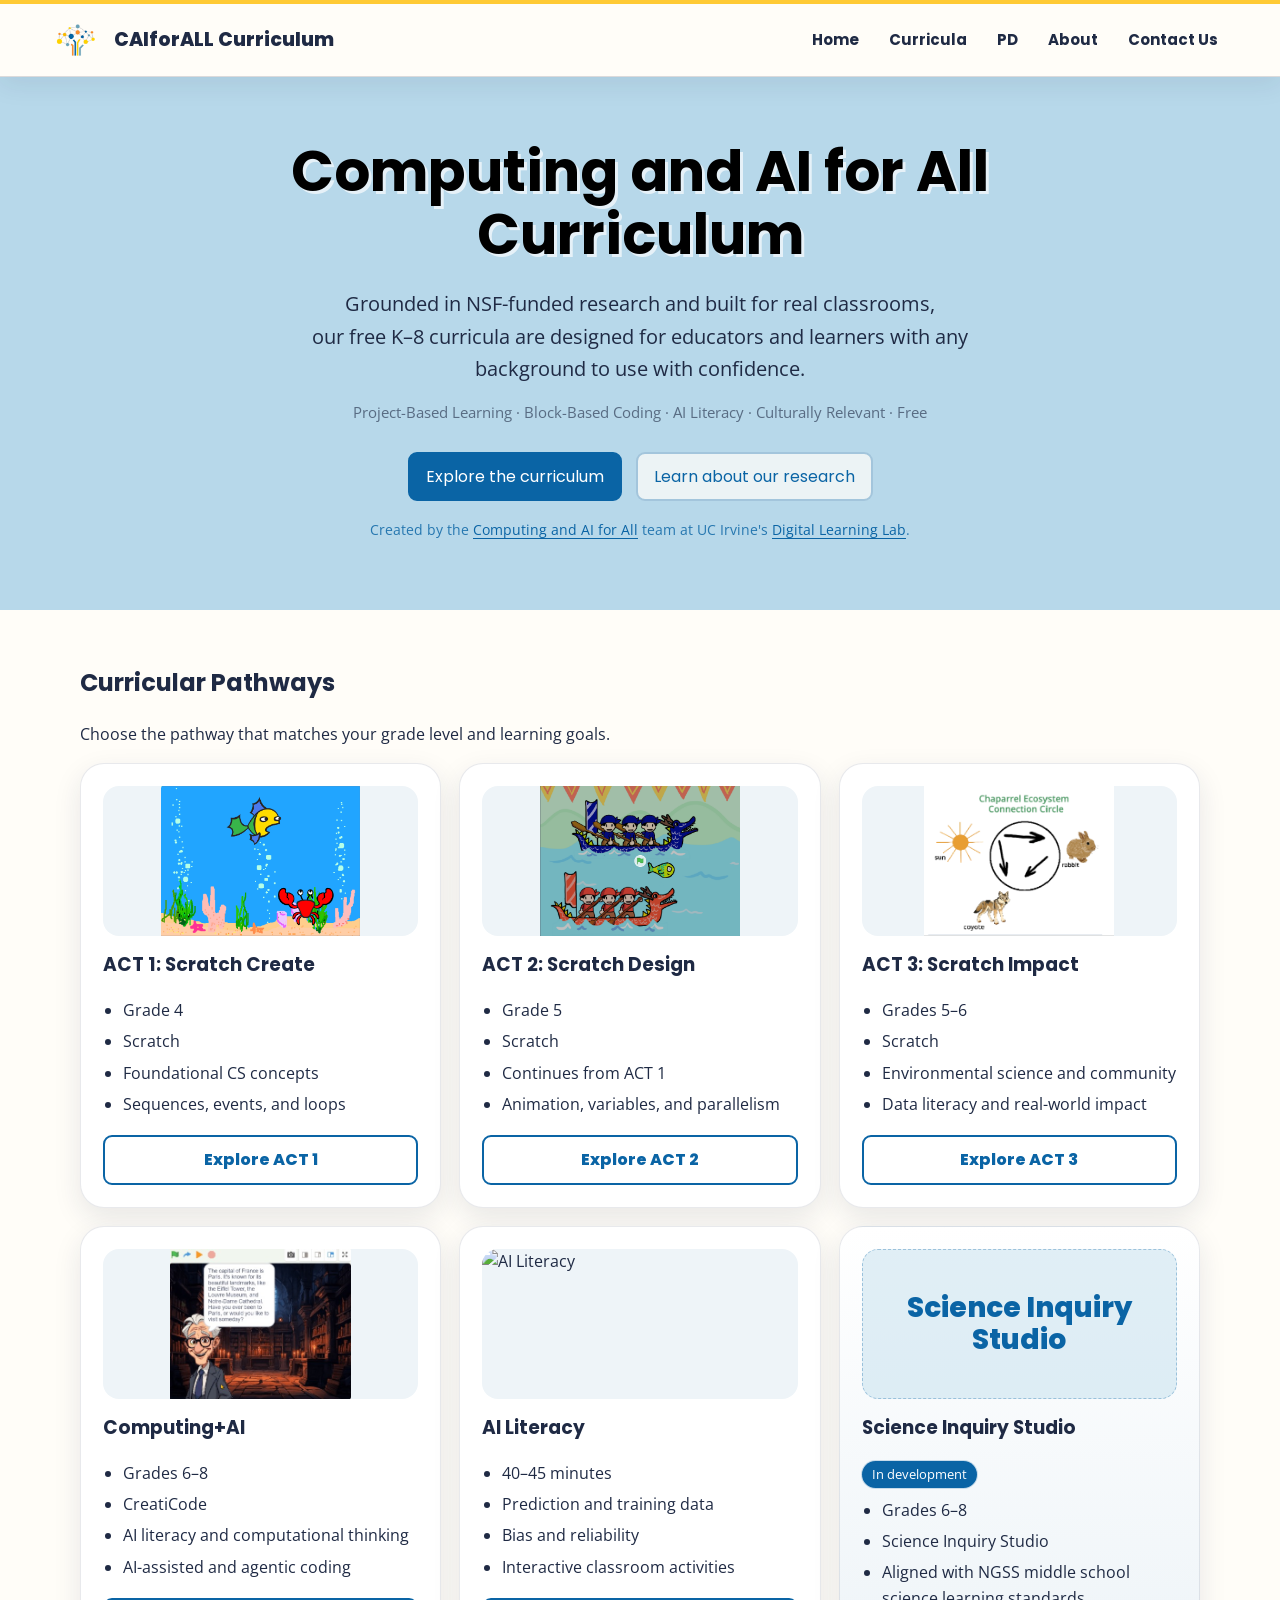
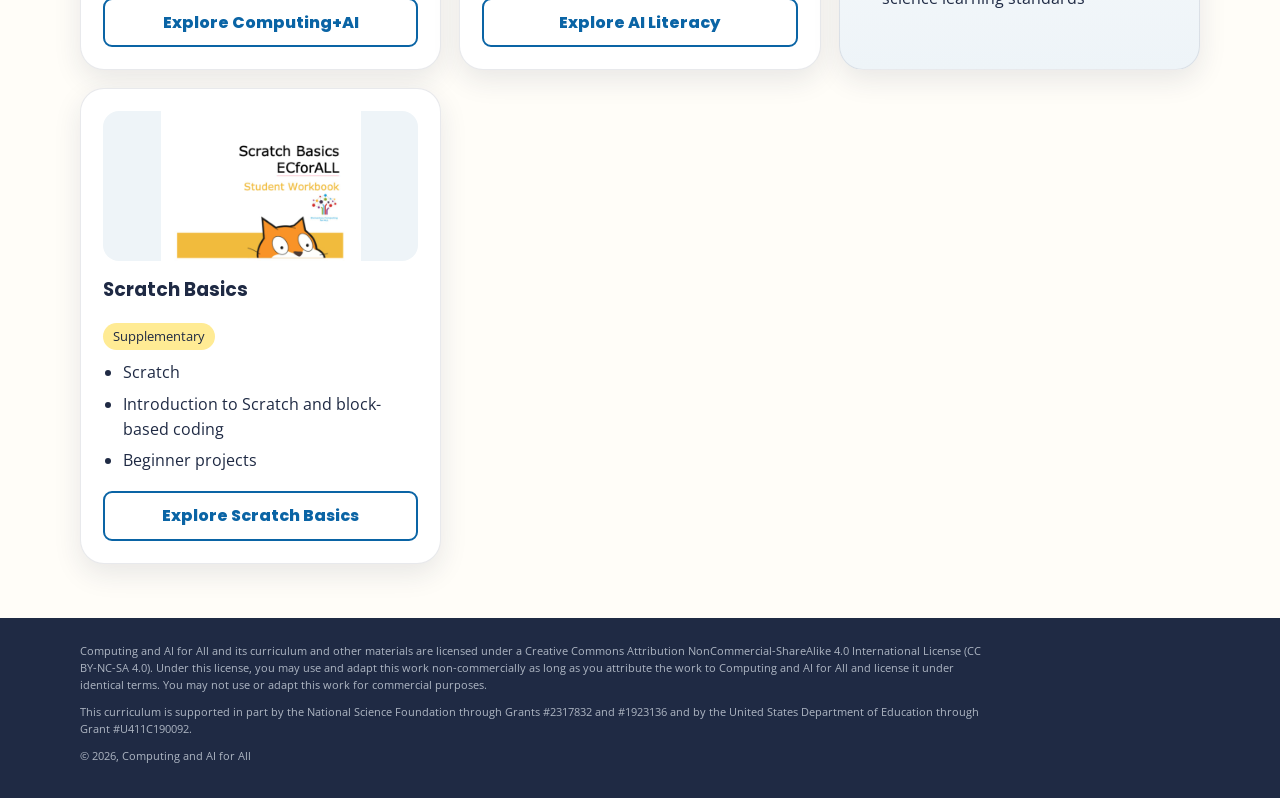
==== index.html @ ed7e4475 "Arrange four curriculum cards in one row" ====
<!doctype html>
<html lang="en">
<head>
  <meta charset="utf-8">
  <meta name="viewport" content="width=device-width, initial-scale=1">
  <title>Home | Computing and AI for All Curriculum</title>
  <link rel="stylesheet" href="assets/site.css?v=20260519-footer">
</head>
<body>

<header class="site-header">
  <div class="nav-inner">
    <a class="brand" href="index.html?v=20260519-footer"><img alt="" src="content/drive-image-library/site/logo.png"><span>CAIforALL Curriculum</span></a>
    <nav class="site-nav" aria-label="Site">
      <a href="index.html?v=20260519-footer" aria-current="page">Home</a>
      <div class="dropdown">
        <button class="dropdown-toggle" type="button">Curricula</button>
        <div class="dropdown-menu"><a href="act-1.html?v=20260519-footer">ACT 1: Scratch Create</a>
<a href="act-2.html?v=20260519-footer">ACT 2: Scratch Design</a>
<a href="act-3.html?v=20260519-footer">ACT 3: Scratch Impact</a>
<a href="act-4.html?v=20260519-footer">Computing+AI</a>
<a href="ai-literacy.html?v=20260519-footer">AI Literacy</a>
<a href="science-inquiry-studio.html?v=20260519-footer">Science Inquiry Studio</a>
<a href="scratch-basics.html?v=20260519-footer">Scratch Basics</a></div>
      </div>
      <a href="pd.html?v=20260519-footer">PD</a>
      <div class="dropdown">
        <button class="dropdown-toggle" type="button">About</button>
        <div class="dropdown-menu"><a href="https://www.computingandaiforall.org/" target="_blank" rel="noopener">CAIforAll Project</a>
<a href="team.html?v=20260519-footer">Team &amp; Partners</a></div>
      </div>
      <a href="help.html?v=20260519-footer">Contact Us</a>
    </nav>
  </div>
</header>

<section class="home-hero">
  <div class="page-shell">
    <div>
      <h1>Computing and AI for All Curriculum</h1>
      <p>Grounded in NSF-funded research and built for real classrooms,<br>our free K–8 curricula are designed for educators and learners with any background to use with confidence.</p>
      <p class="hero-key-points">Project-Based Learning · Block-Based Coding · AI Literacy · Culturally Relevant · Free</p>
      <div class="btn-row">
        <a class="btn" href="#curricula">Explore the curriculum</a>
        <a class="btn secondary" href="https://www.computingandaiforall.org/" target="_blank" rel="noopener">Learn about our research</a>
      </div>
      <p class="hero-credit">Created by the <a href="https://www.computingandaiforall.org/" target="_blank" rel="noopener">Computing and AI for All</a> team at UC Irvine's <a href="https://www.digitallearninglab.org/">Digital Learning Lab</a>.</p>
    </div>
  </div>
</section>
<section class="home-section" id="curricula">
  <div class="page-shell">
    <h2>Curricular Pathways</h2>
    <p>Choose the pathway that matches your grade level and learning goals.</p>
    <div class="home-grid">
<article class="pathway-card">
  <img src="content/drive-image-library/curricula/act1/units/unit-2-unit-1-computer-science-scratch-basics.png" alt="ACT 1: Scratch Create">
  <h3>ACT 1: Scratch Create</h3>
  
  <ul class="card-bullets"><li>Grade 4</li><li>Scratch</li><li>Foundational CS concepts</li><li>Sequences, events, and loops</li></ul>
  <a class="btn outline" href="act-1.html">Explore ACT 1</a>
</article>

<article class="pathway-card">
  <img src="content/drive-image-library/homepage/act2-card.png" alt="ACT 2: Scratch Design">
  <h3>ACT 2: Scratch Design</h3>
  
  <ul class="card-bullets"><li>Grade 5</li><li>Scratch</li><li>Continues from ACT 1</li><li>Animation, variables, and parallelism</li></ul>
  <a class="btn outline" href="act-2.html">Explore ACT 2</a>
</article>

<article class="pathway-card">
  <img src="content/drive-image-library/curricula/act3/units/unit-2-unit-2-modeling-an-ecosystem.png" alt="ACT 3: Scratch Impact">
  <h3>ACT 3: Scratch Impact</h3>
  
  <ul class="card-bullets"><li>Grades 5–6</li><li>Scratch</li><li>Environmental science and community</li><li>Data literacy and real-world impact</li></ul>
  <a class="btn outline" href="act-3.html">Explore ACT 3</a>
</article>

<article class="pathway-card">
  <img src="content/drive-image-library/curricula/act4/units/unit-3-unit-2-basic-generative-ai-apps.png" alt="Computing+AI">
  <h3>Computing+AI</h3>
  
  <ul class="card-bullets"><li>Grades 6–8</li><li>CreatiCode</li><li>AI literacy and computational thinking</li><li>AI-assisted and agentic coding</li></ul>
  <a class="btn outline" href="act-4.html">Explore Computing+AI</a>
</article>

<article class="pathway-card">
  <img src="content/drive-image-library/homepage/ai-literacy-cover.png" alt="AI Literacy">
  <h3>AI Literacy</h3>
  
  <ul class="card-bullets"><li>40–45 minutes</li><li>Prediction and training data</li><li>Bias and reliability</li><li>Interactive classroom activities</li></ul>
  <a class="btn outline" href="ai-literacy.html">Explore AI Literacy</a>
</article>

<article class="pathway-card upcoming">
  <div class="upcoming-art">Science Inquiry Studio</div>
  <h3>Science Inquiry Studio</h3>
  <span class="status-chip status-chip-development">In development</span>
  <ul class="card-bullets"><li>Grades 6–8</li><li>Science Inquiry Studio</li><li>Aligned with NGSS middle school science learning standards</li></ul>
  
</article>

<article class="pathway-card">
  <img src="content/drive-image-library/homepage/scratch-card.jpg" alt="Scratch Basics">
  <h3>Scratch Basics</h3>
  <span class="status-chip status-chip-supplementary">Supplementary</span>
  <ul class="card-bullets"><li>Scratch</li><li>Introduction to Scratch and block-based coding</li><li>Beginner projects</li></ul>
  <a class="btn outline" href="scratch-basics.html">Explore Scratch Basics</a>
</article>
</div>
  </div>
</section>

<footer class="footer">
  <div class="page-shell">
    <p>Computing and AI for All and its curriculum and other materials are licensed under a Creative Commons Attribution NonCommercial-ShareAlike 4.0 International License (CC BY-NC-SA 4.0). Under this license, you may use and adapt this work non-commercially as long as you attribute the work to Computing and AI for All and license it under identical terms. You may not use or adapt this work for commercial purposes.</p>
    <p>This curriculum is supported in part by the National Science Foundation through Grants #2317832 and #1923136 and by the United States Department of Education through Grant #U411C190092.</p>
    <p>© 2026, Computing and AI for All</p>
  </div>
</footer>
<script src="assets/site.js"></script>
</body>
</html>
---- assets/site.css ----
@import url("https://fonts.googleapis.com/css2?family=Open+Sans:wght@400;600;700;800&family=Poppins:wght@600;700;800&display=swap");

:root {
  --blue: #0A64A5;
  --sky: #B7D8EA;
  --gold: #FFCA35;
  --butter: #FFEB94;
  --rose: #E34B62;
  --cream: #FFFDF8;
  --mist: #EEF4F8;
  --navy: #1F2A44;
  --ink: #1F2A44;
  --muted: #5e6878;
  --line: rgba(31, 42, 68, .16);
  --panel: #ffffff;
  --shadow: 0 18px 42px rgba(31, 42, 68, .14);
}

* {
  box-sizing: border-box;
}

html {
  scroll-behavior: smooth;
}

body {
  margin: 0;
  background: var(--sky);
  color: var(--ink);
  font: 16px/1.58 "Open Sans", system-ui, sans-serif;
  overflow-x: hidden;
}

h1,
h2,
h3,
h4,
h5,
h6,
.brand,
.site-nav,
.unit-jump,
.btn,
.lesson-summary {
  font-family: "Poppins", "Open Sans", sans-serif;
  letter-spacing: 0;
}

h1,
h2,
h3,
p {
  margin-top: 0;
}

a {
  color: var(--blue);
  text-underline-offset: .18em;
}

img {
  max-width: 100%;
}

.site-header {
  position: sticky;
  top: 0;
  z-index: 50;
  background: var(--cream);
  border-top: 4px solid var(--gold);
  border-bottom: 1px solid var(--line);
  box-shadow: 0 8px 24px rgba(31, 42, 68, .08);
}

.nav-inner {
  display: flex;
  align-items: center;
  justify-content: space-between;
  gap: 24px;
  width: min(1180px, calc(100% - 32px));
  max-width: calc(100vw - 32px);
  margin: 0 auto;
  min-height: 72px;
}

.brand {
  display: flex;
  align-items: center;
  gap: 12px;
  color: var(--navy);
  font-size: 19px;
  font-weight: 800;
  text-decoration: none;
  white-space: nowrap;
}

.brand img {
  width: 52px;
  height: 40px;
  object-fit: contain;
}

.site-nav {
  display: flex;
  align-items: center;
  gap: 6px;
  font-size: 15px;
  font-weight: 700;
}

.site-nav a,
.dropdown-toggle {
  min-height: 42px;
  padding: 9px 12px;
  border: 0;
  border-radius: 8px;
  background: transparent;
  color: var(--navy);
  font: inherit;
  text-decoration: none;
  cursor: pointer;
}

.site-nav a:hover,
.dropdown:hover .dropdown-toggle,
.dropdown:focus-within .dropdown-toggle {
  background: var(--mist);
}

.dropdown {
  position: relative;
  min-width: 0;
}

.dropdown::after {
  content: "";
  position: absolute;
  right: 0;
  top: 100%;
  display: none;
  width: max(100%, 230px);
  height: 10px;
}

.dropdown-menu {
  position: absolute;
  top: calc(100% + 4px);
  right: 0;
  display: none;
  min-width: 230px;
  padding: 8px;
  border: 1px solid var(--line);
  border-radius: 10px;
  background: var(--panel);
  box-shadow: var(--shadow);
}

.dropdown:hover::after,
.dropdown:focus-within::after {
  display: block;
}

.dropdown:hover .dropdown-menu,
.dropdown:focus-within .dropdown-menu {
  display: grid;
  gap: 2px;
}

.dropdown-menu a {
  display: block;
  min-height: 38px;
  padding: 8px 10px;
  border-radius: 8px;
  color: var(--navy);
  text-decoration: none;
}

.page-shell {
  width: min(1120px, calc(100% - 32px));
  max-width: calc(100vw - 32px);
  margin: 0 auto;
}

.curriculum-hero {
  padding: 44px 0 24px;
  text-align: center;
}

.hero-kicker,
.hero-pills span,
.navigator-label {
  display: inline-flex;
  align-items: center;
  min-height: 30px;
  margin-bottom: 14px;
  padding: 5px 12px;
  border-radius: 999px;
  background: rgba(255, 253, 248, .58);
  color: var(--navy);
  font-family: "Poppins", sans-serif;
  font-size: 13px;
  font-weight: 800;
  text-transform: uppercase;
}

.hero-pills {
  display: flex;
  justify-content: center;
  flex-wrap: wrap;
  gap: 10px;
  margin-bottom: 14px;
}

.hero-pills span {
  margin-bottom: 0;
}

.curriculum-hero h1 {
  max-width: 1050px;
  margin: 0 auto 18px;
  color: #000;
  font-size: clamp(40px, 5vw, 64px);
  line-height: 1.05;
  text-shadow: 3px 3px 0 rgba(255, 255, 255, .65);
}

.curriculum-hero p {
  max-width: 840px;
  margin: 0 auto;
  color: #0d2330;
  font-size: 19px;
}

.curriculum-block {
  width: min(1040px, 100%);
  margin: 0 auto 28px;
  border: 1px solid rgba(31, 42, 68, .12);
  border-radius: 24px;
  background: rgba(255, 253, 248, .92);
  box-shadow: 0 18px 42px rgba(31, 42, 68, .12);
}

.unit-browser {
  padding: 18px;
}

.unit-tabs {
  display: flex;
  align-items: center;
  justify-content: center;
  flex-wrap: wrap;
  gap: 10px;
  margin-bottom: 22px;
  padding: 0;
}

.unit-tab {
  min-width: 112px;
  min-height: 40px;
  padding: 8px 14px;
  border: 1px solid rgba(31, 42, 68, .14);
  border-radius: 999px;
  background: #fff;
  color: var(--navy);
  font-family: "Poppins", sans-serif;
  font-size: 15px;
  font-weight: 800;
  cursor: pointer;
  box-shadow: 0 4px 12px rgba(31, 42, 68, .06);
}

.unit-tab:hover {
  border-color: rgba(10, 100, 165, .32);
  color: var(--blue);
  transform: translateY(-1px);
}

.unit-tab.active {
  border-color: rgba(10, 100, 165, .26);
  background: var(--mist);
  color: var(--blue);
  box-shadow: inset 0 0 0 1px rgba(10, 100, 165, .12);
}

.unit-panels {
  min-height: 420px;
}

.unit-card.unit-panel {
  margin: 0;
  padding: 14px 10px 8px;
  border-radius: 0;
  background: transparent;
  box-shadow: none;
}

.unit-card.unit-panel[hidden] {
  display: none;
}

.teacher-resources {
  padding: 22px;
}

.teacher-resources h2 {
  margin-bottom: 14px;
  color: var(--navy);
  font-size: 24px;
}

.development-panel {
  max-width: 900px;
  padding: 28px;
}

.development-panel h2 {
  margin-bottom: 12px;
}

.development-panel .card-bullets {
  flex: none;
  margin-top: 8px;
  margin-bottom: 18px;
}

.hero-stats {
  display: flex;
  justify-content: center;
  flex-wrap: wrap;
  gap: 10px;
  margin-bottom: 18px;
}

.hero-stats span {
  display: inline-flex;
  align-items: center;
  min-height: 34px;
  padding: 6px 12px;
  border: 1px solid rgba(31, 42, 68, .14);
  border-radius: 999px;
  background: rgba(255, 253, 248, .82);
  color: var(--navy);
  font-weight: 800;
}

.hero-overview,
.resource-drawer {
  max-width: 860px;
  margin: 0 auto;
  border: 1px solid rgba(31, 42, 68, .14);
  border-radius: 18px;
  background: rgba(255, 253, 248, .72);
  box-shadow: 0 12px 32px rgba(31, 42, 68, .08);
  backdrop-filter: blur(10px);
  overflow: hidden;
}

.hero-overview summary,
.resource-drawer summary {
  position: relative;
  display: flex;
  align-items: center;
  justify-content: space-between;
  gap: 18px;
  min-height: 54px;
  padding: 13px 52px 13px 18px;
  color: var(--navy);
  font-family: "Poppins", sans-serif;
  font-weight: 800;
  cursor: pointer;
  list-style: none;
}

.hero-overview summary::-webkit-details-marker,
.resource-drawer summary::-webkit-details-marker {
  display: none;
}

.hero-overview summary::after,
.resource-drawer summary::after {
  content: "";
  position: absolute;
  right: 20px;
  top: 50%;
  width: 9px;
  height: 9px;
  border-right: 3px solid var(--blue);
  border-bottom: 3px solid var(--blue);
  transform: translateY(-62%) rotate(45deg);
  transform-origin: 50% 50%;
}

.hero-overview[open] summary::after,
.resource-drawer[open] summary::after {
  transform: translateY(-38%) rotate(225deg);
}

.hero-overview p {
  max-width: 780px;
  margin: 0 auto;
  padding: 0 22px 20px;
  color: #0d2330;
  font-size: 18px;
}

.resource-drawer {
  max-width: 1040px;
  margin-bottom: 48px;
}

.resource-drawer summary small {
  color: var(--muted);
  font-family: "Open Sans", sans-serif;
  font-size: 13px;
  font-weight: 800;
}

.unit-navigator {
  max-width: 1040px;
  margin: 0 auto 18px;
  padding: 18px;
  border: 1px solid rgba(31, 42, 68, .12);
  border-radius: 24px;
  background: rgba(238, 244, 248, .56);
  box-shadow: 0 14px 34px rgba(31, 42, 68, .08);
  backdrop-filter: blur(10px);
  text-align: center;
}

.unit-navigator .navigator-label {
  margin-bottom: 14px;
  background: rgba(31, 42, 68, .88);
  color: #fff;
}

.quick-resources {
  display: flex;
  align-items: center;
  justify-content: center;
  gap: 10px;
  margin: 0;
  padding: 0 16px 16px;
  flex-wrap: wrap;
}

.quick-resource-row {
  display: flex;
  flex-wrap: wrap;
  gap: 10px;
  width: 100%;
}

.quick-resource-row-spanish {
  margin-top: 6px;
}

.quick-title {
  display: inline-flex;
  align-items: center;
  min-height: 42px;
  padding: 8px 16px;
  border-radius: 999px;
  background: var(--navy);
  color: #fff;
  font-family: "Poppins", sans-serif;
  font-size: 22px;
  font-weight: 800;
}

.quick-resources a {
  display: inline-flex;
  align-items: center;
  justify-content: center;
  max-width: 100%;
  min-height: 40px;
  padding: 8px 12px;
  border: 1px solid rgba(31, 42, 68, .14);
  border-radius: 999px;
  background: #fff;
  color: var(--navy);
  font-weight: 400;
  text-decoration: none;
  text-align: center;
  overflow-wrap: anywhere;
  box-shadow: 0 4px 12px rgba(31, 42, 68, .06);
}

.quick-resources a:hover {
  border-color: var(--blue);
  color: var(--blue);
  transform: translateY(-1px);
}

.teacher-resources .quick-resources {
  justify-content: flex-start;
  padding: 0;
}

.unit-jumps {
  display: flex;
  justify-content: center;
  flex-wrap: wrap;
  gap: 16px;
  margin: 0;
}

.unit-jump {
  display: inline-flex;
  align-items: center;
  justify-content: center;
  min-width: 150px;
  min-height: 50px;
  padding: 12px 22px;
  border-radius: 999px;
  background: var(--gold);
  color: #000;
  font-weight: 700;
  text-align: center;
  text-decoration: none;
  box-shadow: 4px 5px 0 rgba(31, 42, 68, .18);
}

.unit-jump:hover {
  background: var(--butter);
}

.unit-card {
  display: grid;
  grid-template-columns: 245px minmax(0, 1fr);
  gap: 24px;
  margin: 0 0 36px;
  padding: 32px;
  scroll-margin-top: 110px;
  border-radius: 22px;
  background: var(--panel);
  box-shadow: var(--shadow);
}

.unit-media img {
  display: block;
  width: 100%;
  max-height: 180px;
  object-fit: contain;
  margin-bottom: 20px;
  background: var(--mist);
}

.objectives,
.unit-learning,
.lesson-objectives {
  color: #121212;
}

.objectives h3,
.unit-learning h3,
.lesson-objectives h3 {
  margin-bottom: 8px;
  font-size: 20px;
}

.lesson-objectives h3 {
  font-size: 16px;
}

.objectives ol,
.objectives ul,
.unit-learning ul,
.lesson-objectives ul {
  margin: 0;
  padding-left: 20px;
}

.unit-learning,
.lesson-objectives {
  margin: 0 0 14px;
}

.unit-learning {
  padding: 14px 16px;
  border-left: 5px solid var(--gold);
  background: var(--cream);
}

.unit-learning p,
.lesson-objectives p {
  margin-bottom: 6px;
}

.unit-main h2 {
  margin-bottom: 6px;
  color: #000;
  font-size: clamp(27px, 3vw, 36px);
}

.unit-overview {
  margin: 14px 0 24px;
  color: #4d4d4d;
  font-size: 16px;
}

.unit-resource-row,
.lesson-links {
  display: flex;
  flex-wrap: wrap;
  gap: 9px;
}

.resource-chip {
  display: inline-flex;
  align-items: center;
  justify-content: center;
  max-width: 100%;
  min-height: 34px;
  padding: 6px 10px;
  border-radius: 7px;
  background: var(--mist);
  color: var(--blue);
  font-size: 13px;
  font-weight: 800;
  text-decoration: none;
  text-align: center;
  overflow-wrap: anywhere;
}

.resource-chip.primary {
  background: var(--mist);
  color: var(--blue);
}

.spanish-resource-row {
  width: 100%;
  margin-top: 8px;
}

.lessons {
  margin-top: 20px;
  display: grid;
  gap: 12px;
}

.lesson {
  border: 1px solid rgba(31, 42, 68, .18);
  border-radius: 16px;
  background: #f8fafc;
  overflow: hidden;
  box-shadow: 0 6px 16px rgba(31, 42, 68, .06);
  transition: border-color .16s ease, box-shadow .16s ease, transform .16s ease;
}

.lesson[open] {
  border-color: rgba(10, 100, 165, .35);
  background: #fff;
  box-shadow: 0 12px 26px rgba(31, 42, 68, .11);
}

.lesson-summary {
  position: relative;
  display: block;
  min-height: 62px;
  padding: 16px 18px 16px 68px;
  color: #2f3530;
  font-size: clamp(18px, 2vw, 25px);
  font-weight: 700;
  cursor: pointer;
  list-style: none;
}

.lesson-summary::-webkit-details-marker {
  display: none;
}

.lesson-summary::marker {
  content: "";
}

.lesson-summary::before {
  content: "";
  position: absolute;
  left: 18px;
  top: 50%;
  width: 36px;
  height: 36px;
  transform: translateY(-50%);
  border: 1px solid #91d69d;
  border-radius: 50%;
  background: #fff;
}

.lesson-summary::after {
  content: "";
  position: absolute;
  left: 36px;
  top: 50%;
  width: 9px;
  height: 9px;
  border-right: 3px solid #1d6f3f;
  border-bottom: 3px solid #1d6f3f;
  transform: translate(-50%, -58%) rotate(45deg);
  transform-origin: 50% 50%;
}

.lesson[open] .lesson-summary::after {
  transform: translate(-50%, -42%) rotate(225deg);
}

.lesson-body {
  padding: 0 24px 24px 68px;
  color: #333;
}

.lesson-description {
  margin: 0 0 12px;
  color: #333;
}

.duration {
  display: inline-flex;
  margin: 10px 0;
  padding: 5px 9px;
  border-radius: 999px;
  background: var(--gold);
  color: var(--navy);
  font-weight: 700;
  font-size: 13px;
}

.home-hero {
  background: var(--sky);
  color: var(--navy);
}

.home-hero .page-shell {
  padding: 64px 0 68px;
  text-align: center;
}

.home-hero .page-shell > div {
  max-width: 900px;
  margin: 0 auto;
}

.home-hero h1 {
  margin-bottom: 22px;
  color: #000;
  font-size: 56px;
  line-height: 1.12;
  text-shadow: 3px 3px 0 rgba(255, 255, 255, .65);
}

.home-hero p {
  max-width: 690px;
  margin-right: auto;
  margin-bottom: 14px;
  margin-left: auto;
  font-size: 20px;
  font-weight: 400;
  line-height: 1.62;
}

.home-hero .hero-key-points {
  max-width: 760px;
  margin-bottom: 0;
  color: rgba(31, 42, 68, .62);
  font-size: 15px;
  font-weight: 400;
}

.home-hero .hero-credit {
  margin-top: 18px;
  color: rgba(10, 100, 165, .84);
  font-size: 14px;
  font-weight: 400;
}

.home-hero .btn-row {
  justify-content: center;
  gap: 14px;
  margin-top: 28px;
}

.home-hero p:last-child {
  margin-bottom: 0;
}

.home-hero a {
  color: var(--blue);
  font-weight: 400;
}

.home-hero .btn {
  min-width: 210px;
  border-color: var(--blue);
  background: var(--blue);
  color: #fff;
  font-weight: 400;
}

.home-hero .btn.secondary {
  border-color: rgba(10, 100, 165, .32);
  background: rgba(255, 253, 248, .74);
  color: var(--blue);
}

.hero-panel {
  padding: 22px;
  border: 1px solid rgba(31, 42, 68, .12);
  border-radius: 24px;
  background: rgba(255, 253, 248, .92);
  box-shadow: var(--shadow);
}

.hero-panel img {
  display: block;
  width: 100%;
  border-radius: 12px;
}

.home-section {
  padding: 54px 0;
  background: var(--cream);
}

.home-section.alt {
  background: var(--mist);
}

.home-grid {
  display: grid;
  grid-template-columns: repeat(3, minmax(0, 1fr));
  gap: 18px;
}

.pathway-card {
  display: flex;
  min-height: 100%;
  flex-direction: column;
  padding: 22px;
  border: 1px solid rgba(31, 42, 68, .1);
  border-radius: 24px;
  background: #fff;
  box-shadow: 0 10px 28px rgba(31, 42, 68, .1);
}

.pathway-card p,
.card-bullets {
  flex: 1;
}

.card-bullets {
  margin: 0 0 18px;
  padding-left: 20px;
  color: var(--ink);
  font-weight: 400;
}

.card-bullets li + li {
  margin-top: 6px;
}

.pathway-card img {
  width: 100%;
  height: 150px;
  object-fit: contain;
  margin-bottom: 14px;
  border-radius: 16px;
  background: var(--mist);
}

.pathway-card.upcoming {
  background: linear-gradient(180deg, #fff, var(--mist));
}

.upcoming-art {
  display: grid;
  height: 150px;
  place-items: center;
  padding: 18px;
  margin-bottom: 14px;
  border: 1px dashed rgba(10, 100, 165, .32);
  border-radius: 16px;
  background: rgba(183, 216, 234, .42);
  color: var(--blue);
  font-family: "Poppins", sans-serif;
  font-size: 28px;
  font-weight: 800;
  line-height: 1.12;
  text-align: center;
}

.status-chip {
  align-self: flex-start;
  margin-bottom: 10px;
  padding: 5px 10px;
  border-radius: 999px;
  font-size: 13px;
  font-weight: 400 !important;
  line-height: 1.3;
}

.status-chip-development {
  background: var(--blue);
  color: #fff;
  box-shadow: 0 0 0 1px rgba(10, 100, 165, .2);
  font-weight: 400 !important;
}

.status-chip-supplementary {
  background: var(--butter);
  color: var(--navy);
  font-weight: 400 !important;
}

.btn-row {
  display: flex;
  flex-wrap: wrap;
  gap: 12px;
  margin-top: 22px;
}

.btn {
  display: inline-flex;
  align-items: center;
  justify-content: center;
  min-height: 46px;
  padding: 10px 16px;
  border: 2px solid var(--gold);
  border-radius: 9px;
  background: var(--gold);
  color: #000;
  font-weight: 800;
  text-decoration: none;
}

.btn.secondary {
  border-color: #fff;
  background: #fff;
  color: var(--blue);
}

.btn.outline {
  border-color: var(--blue);
  background: #fff;
  color: var(--blue);
}

.about-card {
  max-width: 900px;
  padding: 32px;
  border-radius: 18px;
  background: #fff;
  box-shadow: var(--shadow);
}

.help-section {
  padding-top: 10px;
  border-top: 1px solid var(--line);
}

.help-section + .help-section {
  margin-top: 28px;
}

.help-section h2 {
  margin-bottom: 8px;
}

.pd-hero {
  position: relative;
  isolation: isolate;
  display: grid;
  min-height: 230px;
  place-items: center;
  overflow: hidden;
  background: var(--navy);
}

.pd-hero::before {
  content: "";
  position: absolute;
  inset: -24px;
  z-index: -2;
  background: url("../content/drive-image-library/curricula/act1/units/unit-1-unit-0-setting-up-scratch-accounts.jpg") center 45% / cover;
  filter: blur(12px);
  transform: scale(1.04);
}

.pd-hero::after {
  content: "";
  position: absolute;
  inset: 0;
  z-index: -1;
  background: rgba(31, 42, 68, .48);
}

.pd-hero h1 {
  margin: 0;
  color: #fff;
  font-size: clamp(40px, 5vw, 64px);
  line-height: 1.1;
  text-align: center;
  text-shadow: 0 3px 18px rgba(31, 42, 68, .45);
}

.team-hero::before {
  background-image: url("../content/drive-image-library/curricula/act2/cover.png");
  background-position: center 48%;
}

.team-content .help-section {
  border-top: 0;
  padding-top: 0;
}

.team-content {
  display: grid;
  gap: 28px;
}

.pd-page {
  padding-top: 34px;
}

.pd-content > .help-section:first-child {
  padding-top: 0;
  border-top: 0;
}

.section-note {
  margin-bottom: 0;
  color: rgba(31, 42, 68, .58);
  font-size: 13px;
}

.pd-resource-list {
  display: grid;
  grid-template-columns: 1fr;
  margin: 12px 0 0;
  border-top: 1px solid rgba(10, 100, 165, .18);
}

.pd-card-grid {
  display: grid;
  grid-template-columns: repeat(3, minmax(0, 1fr));
  gap: 18px;
  margin-top: 18px;
}

.pd-card-wide {
  grid-column: 1 / -1;
  padding-top: 16px;
  padding-bottom: 16px;
}

.pd-card {
  border-color: rgba(10, 100, 165, .18);
  background: rgba(138, 192, 229, .24);
  box-shadow: 0 8px 22px rgba(31, 42, 68, .08);
}

.pd-card h3 {
  color: var(--navy);
}

.pd-card .card-bullets,
.pd-card p {
  flex: none;
}

.pd-card .pd-card-note {
  max-width: none;
  margin-bottom: 8px;
  color: rgba(31, 42, 68, .62);
  font-size: 12px;
  line-height: 1.45;
  white-space: nowrap;
}

.pd-card-wide h3 {
  margin-bottom: 6px;
}

.pd-card-wide .pd-resource-list {
  margin-top: 6px;
}

.pd-card-wide .pd-resource-list a {
  min-height: 36px;
  padding-top: 7px;
  padding-bottom: 7px;
}

.pd-card .pd-resource-list {
  margin-top: auto;
}

.pd-resource-list a {
  display: flex;
  align-items: center;
  justify-content: space-between;
  gap: 14px;
  min-height: 42px;
  padding: 10px 2px;
  border-bottom: 1px solid rgba(10, 100, 165, .18);
  color: var(--navy);
  font-size: 14px;
  font-weight: 600;
  line-height: 1.3;
  text-decoration: none;
}

.pd-resource-list a::after {
  content: "›";
  flex: 0 0 auto;
  margin-left: auto;
  color: var(--blue);
  font-size: 24px;
  line-height: 1;
}

.pd-resource-list a:hover {
  color: var(--blue);
  padding-left: 6px;
}

.pd-contact-note {
  margin-top: 18px;
  margin-bottom: 0;
  color: var(--blue);
  font-size: 13px;
}

.pd-contact-note a {
  font-weight: 700;
}

.pd-interest {
  margin-top: 14px;
}

.pd-interest h3 {
  margin-bottom: 6px;
  color: var(--blue);
}

.native-interest-form {
  display: grid;
  gap: 18px;
  margin-top: 14px;
  padding: 22px;
  border: 1px solid rgba(138, 192, 229, .55);
  border-radius: 8px;
  background: rgba(238, 244, 248, .7);
}

.form-grid {
  display: grid;
  grid-template-columns: repeat(2, minmax(0, 1fr));
  gap: 16px;
}

.native-interest-form label,
.native-interest-form legend {
  color: var(--navy);
  font-family: "Poppins", sans-serif;
  font-size: 14px;
  font-weight: 600;
}

.required-star {
  color: var(--red);
  font-size: .9em;
  font-weight: 700;
}

.native-interest-form input[type="text"],
.native-interest-form input[type="email"],
.native-interest-form input[type="tel"],
.native-interest-form select,
.native-interest-form textarea {
  display: block;
  width: 100%;
  margin-top: 7px;
  padding: 11px 12px;
  border: 1px solid var(--line);
  border-radius: 6px;
  background: #fff;
  color: var(--navy);
  font: 15px "Open Sans", sans-serif;
}

.native-interest-form input:focus,
.native-interest-form select:focus,
.native-interest-form textarea:focus {
  border-color: var(--blue);
  box-shadow: 0 0 0 3px rgba(10, 100, 165, .12);
  outline: none;
}

.native-interest-form fieldset {
  display: grid;
  grid-template-columns: repeat(3, minmax(0, 1fr));
  gap: 10px 16px;
  margin: 0;
  padding: 14px;
  border: 1px solid rgba(10, 100, 165, .18);
  border-radius: 8px;
  background: rgba(255, 253, 248, .72);
}

.native-interest-form legend {
  grid-column: 1 / -1;
  padding: 0 4px;
}

.native-interest-form fieldset label {
  display: flex;
  gap: 8px;
  align-items: flex-start;
  font-family: "Open Sans", sans-serif;
  font-weight: 400;
  line-height: 1.45;
}

.native-interest-form input[type="checkbox"] {
  flex: 0 0 auto;
  margin-top: 3px;
  accent-color: var(--blue);
}

.native-interest-form .btn {
  justify-self: start;
}

.form-status {
  margin: -6px 0 0;
  color: var(--blue);
  font-size: 14px;
}

.form-status.error {
  color: var(--red);
}

.hidden-form-target {
  display: none;
}

.contact-content {
  max-width: 980px;
}

.contact-content h1 {
  margin-bottom: 14px;
  color: var(--navy);
  font-size: clamp(40px, 5vw, 58px);
  line-height: 1.05;
}

.contact-content > p {
  max-width: 980px;
  color: var(--muted);
  font-size: 16px;
  line-height: 1.7;
}

.contact-form {
  margin-top: 24px;
}

.district-grid,
.people-grid {
  display: grid;
  grid-template-columns: repeat(4, minmax(0, 1fr));
  gap: 18px;
  margin-top: 18px;
}

.district-card,
.person-card {
  min-width: 0;
  padding: 18px;
  border: 1px solid var(--line);
  border-radius: 8px;
  background: #fff;
  text-align: center;
  box-shadow: 0 8px 22px rgba(31, 42, 68, .08);
}

.district-card {
  background: rgba(138, 192, 229, .25);
}

.district-card img {
  width: 84px;
  height: 84px;
  margin-bottom: 14px;
  border-radius: 8px;
  object-fit: contain;
  background: #fff;
}

.person-card img {
  width: 132px;
  height: 132px;
  margin-bottom: 14px;
  border-radius: 50%;
  object-fit: cover;
  background: var(--mist);
}

.person-card img.headshot-viri {
  object-position: center 24%;
}

.collaborator-grid {
  grid-template-columns: repeat(4, minmax(0, 1fr));
}

.headshot-placeholder {
  display: inline-grid;
  width: 132px;
  height: 132px;
  place-items: center;
  margin-bottom: 14px;
  border-radius: 50%;
  background: var(--sky);
  color: var(--navy);
  font-family: "Poppins", sans-serif;
  font-size: 32px;
  font-weight: 700;
}

.district-card h3,
.person-card h3 {
  margin-bottom: 8px;
  color: var(--blue);
  font-size: 17px;
  line-height: 1.25;
}

.district-card p,
.person-card p {
  margin-bottom: 4px;
  color: var(--ink);
  font-size: 14px;
  line-height: 1.4;
}

.district-card p:first-of-type,
.person-card p:first-of-type {
  font-weight: 700;
}

.alumni-list {
  display: flex;
  flex-wrap: wrap;
  gap: 8px 24px;
  margin-top: 14px;
}

.alumni-list span {
  color: var(--ink);
}

.footer {
  padding: 24px 0;
  background: var(--navy);
  color: #aeb6c3;
}

.footer p {
  max-width: 920px;
  margin-bottom: 10px;
  font-size: 11px;
  line-height: 1.55;
}

@media (max-width: 900px) {
  .nav-inner,
  .home-hero .page-shell,
  .unit-card {
    grid-template-columns: 1fr;
  }

  .nav-inner {
    flex-direction: column;
    align-items: flex-start;
    gap: 10px;
    padding: 12px 0;
  }

  .site-nav {
    display: grid;
    grid-template-columns: repeat(2, minmax(0, 1fr));
    width: 100%;
    gap: 6px;
    font-size: 14px;
    overflow: hidden;
  }

  .site-nav > * {
    min-width: 0;
  }

  .site-nav a,
  .dropdown-toggle {
    width: 100%;
    padding: 8px 6px;
    text-align: center;
    overflow-wrap: anywhere;
  }

  .home-hero h1 {
    font-size: 40px;
  }

  .dropdown-menu {
    left: 0;
    right: auto;
  }

  .home-grid {
    grid-template-columns: 1fr;
  }

  .pd-card-grid {
    grid-template-columns: 1fr;
  }

  .pd-card-wide {
    grid-column: auto;
  }

  .form-grid,
  .native-interest-form fieldset {
    grid-template-columns: 1fr;
  }

  .district-grid,
  .people-grid {
    grid-template-columns: repeat(2, minmax(0, 1fr));
  }

  .unit-card {
    padding: 22px;
  }

  .lesson-body {
    padding-left: 22px;
  }
}

@media (max-width: 560px) {
  .page-shell {
    width: min(360px, calc(100% - 22px));
    max-width: calc(100vw - 22px);
    padding-right: 0;
    padding-left: 0;
  }

  .nav-inner {
    width: min(360px, calc(100% - 22px));
    max-width: calc(100vw - 22px);
    padding: 12px 11px;
  }

  .brand {
    width: 100%;
    white-space: normal;
  }

  .quick-resources {
    align-items: stretch;
    flex-direction: column;
    justify-content: flex-start;
    width: 100%;
    padding: 0 10px 12px;
  }

  .quick-resources a {
    width: 100%;
    flex: none;
    min-width: 0;
  }

  .district-grid,
  .people-grid {
    grid-template-columns: 1fr;
  }

  .curriculum-hero h1 {
    max-width: 340px;
    margin-left: auto;
    margin-right: auto;
    font-size: 26px;
    text-shadow: 2px 2px 0 rgba(255, 255, 255, .65);
    overflow-wrap: anywhere;
  }

  .curriculum-hero p {
    max-width: 340px;
    font-size: 17px;
    overflow-wrap: anywhere;
  }

  .unit-browser,
  .teacher-resources {
    padding: 14px;
  }

  .unit-tabs {
    grid-template-columns: 1fr;
    gap: 10px;
  }

  .hero-stats {
    gap: 8px;
  }

  .hero-stats span {
    min-height: 30px;
    padding: 5px 10px;
    font-size: 13px;
  }

  .hero-overview summary,
  .resource-drawer summary {
    align-items: flex-start;
    flex-direction: column;
    gap: 2px;
    padding-right: 48px;
  }

  .hero-overview p {
    max-width: 340px;
    padding: 0 16px 16px;
    font-size: 17px;
    overflow-wrap: anywhere;
  }

  .resource-drawer {
    margin-bottom: 34px;
  }

  .unit-navigator {
    padding: 14px;
    border-radius: 22px;
  }

  .unit-jumps {
    gap: 12px;
  }

  .unit-jump {
    width: 100%;
  }

  .site-nav {
    grid-template-columns: 1fr;
  }

  .unit-resource-row {
    display: grid;
    grid-template-columns: 1fr;
  }

  .resource-chip {
    width: 100%;
  }
}

@media (max-width: 520px) {
  .home-hero h1 {
    font-size: 28px;
  }
}
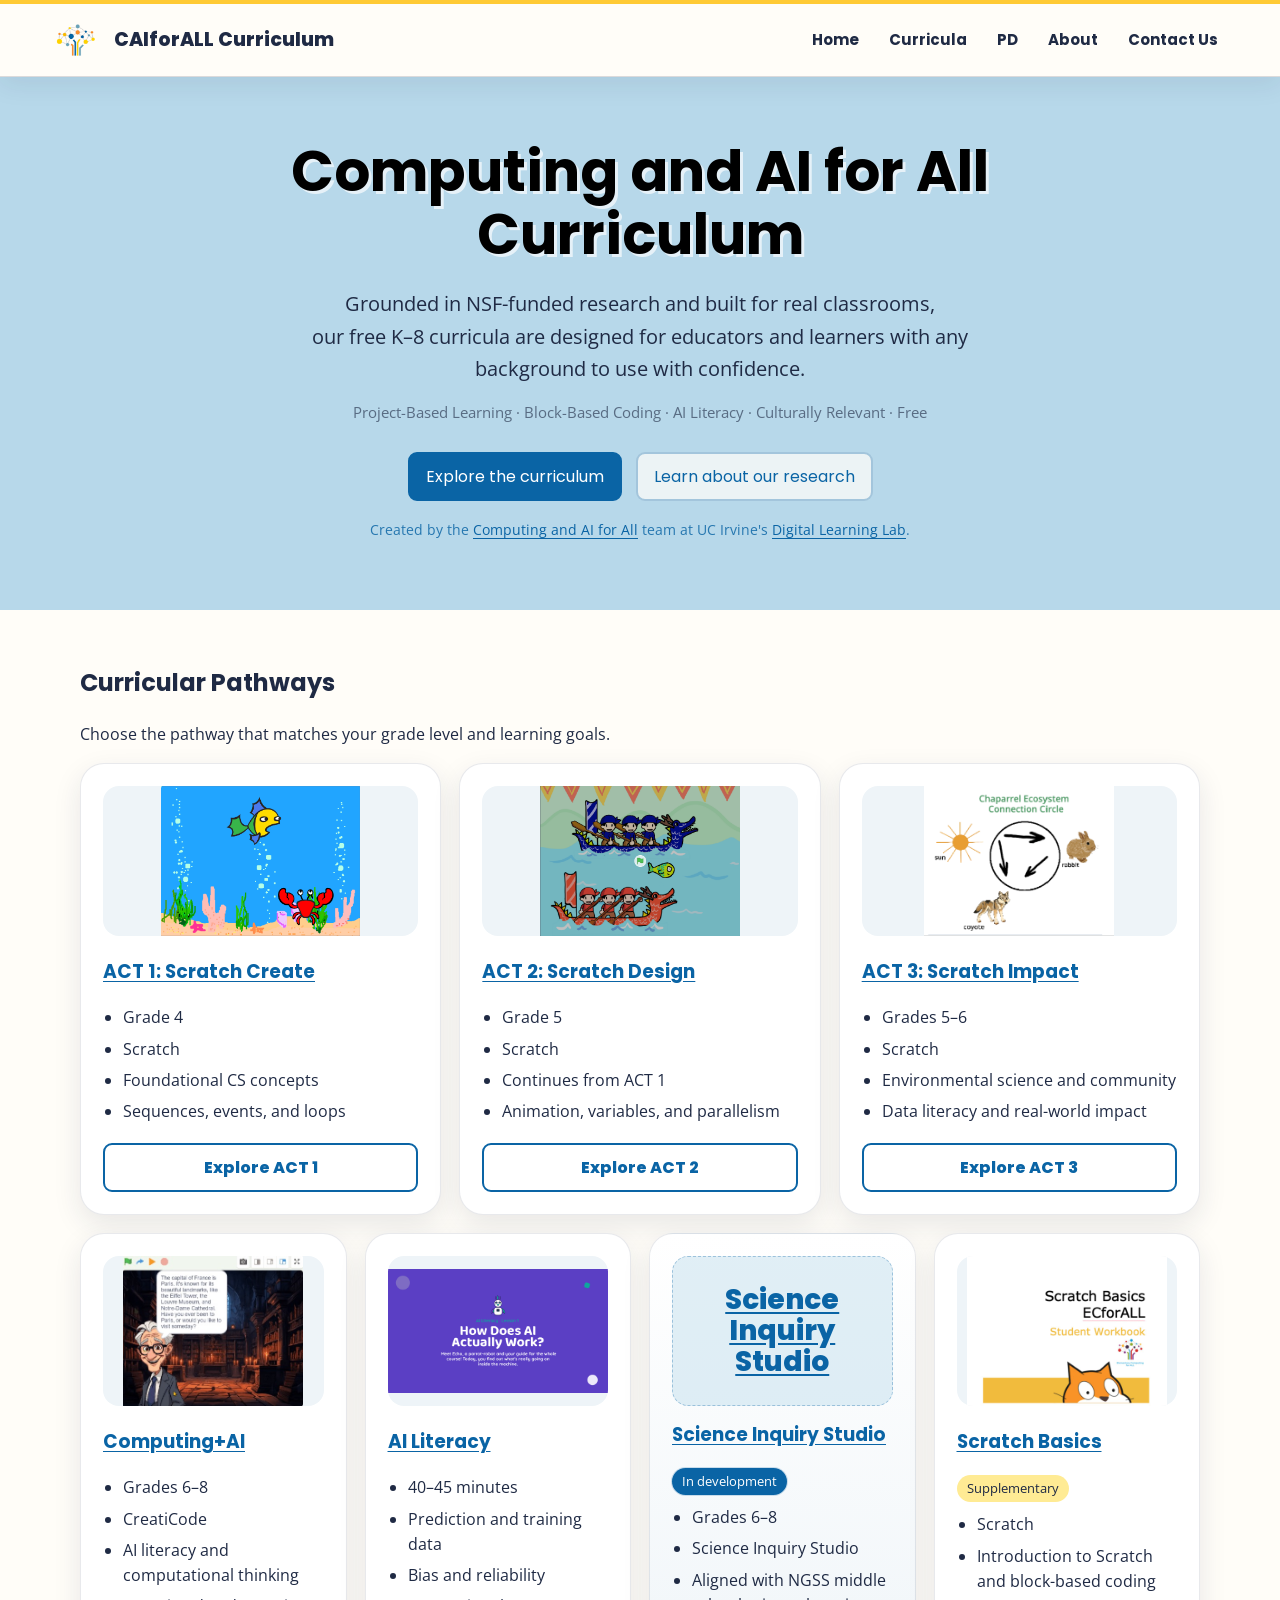
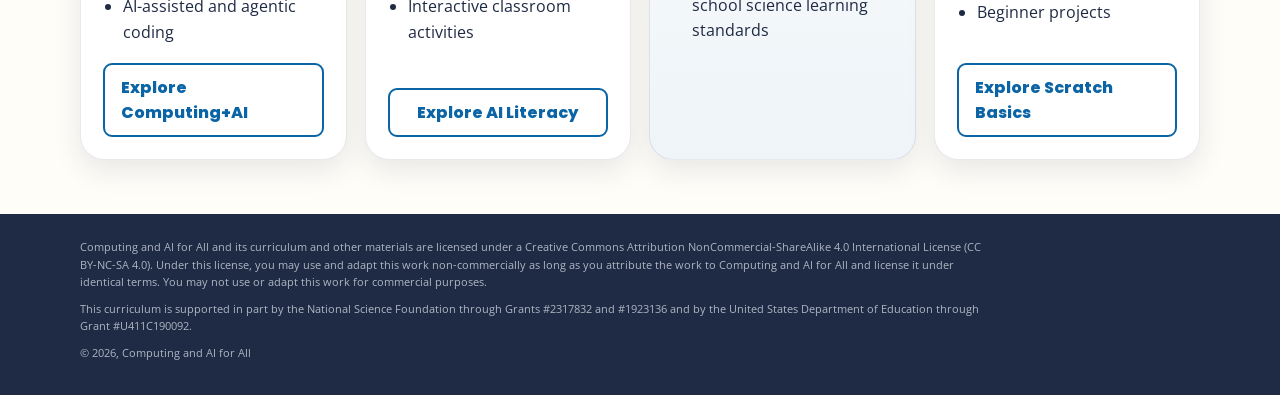
==== commit 9e41bf89: "Make curriculum images and titles clickable" ====
--- a/index.html
+++ b/index.html
@@ -54,56 +54,56 @@
     <p>Choose the pathway that matches your grade level and learning goals.</p>
     <div class="home-grid">
 <article class="pathway-card">
-  <img src="content/drive-image-library/curricula/act1/units/unit-2-unit-1-computer-science-scratch-basics.png" alt="ACT 1: Scratch Create">
-  <h3>ACT 1: Scratch Create</h3>
+  <a class="card-media-link" href="act-1.html"><img src="content/drive-image-library/curricula/act1/units/unit-2-unit-1-computer-science-scratch-basics.png" alt="ACT 1: Scratch Create"></a>
+  <h3><a class="card-title-link" href="act-1.html">ACT 1: Scratch Create</a></h3>
   
   <ul class="card-bullets"><li>Grade 4</li><li>Scratch</li><li>Foundational CS concepts</li><li>Sequences, events, and loops</li></ul>
   <a class="btn outline" href="act-1.html">Explore ACT 1</a>
 </article>
 
 <article class="pathway-card">
-  <img src="content/drive-image-library/homepage/act2-card.png" alt="ACT 2: Scratch Design">
-  <h3>ACT 2: Scratch Design</h3>
+  <a class="card-media-link" href="act-2.html"><img src="content/drive-image-library/homepage/act2-card.png" alt="ACT 2: Scratch Design"></a>
+  <h3><a class="card-title-link" href="act-2.html">ACT 2: Scratch Design</a></h3>
   
   <ul class="card-bullets"><li>Grade 5</li><li>Scratch</li><li>Continues from ACT 1</li><li>Animation, variables, and parallelism</li></ul>
   <a class="btn outline" href="act-2.html">Explore ACT 2</a>
 </article>
 
 <article class="pathway-card">
-  <img src="content/drive-image-library/curricula/act3/units/unit-2-unit-2-modeling-an-ecosystem.png" alt="ACT 3: Scratch Impact">
-  <h3>ACT 3: Scratch Impact</h3>
+  <a class="card-media-link" href="act-3.html"><img src="content/drive-image-library/curricula/act3/units/unit-2-unit-2-modeling-an-ecosystem.png" alt="ACT 3: Scratch Impact"></a>
+  <h3><a class="card-title-link" href="act-3.html">ACT 3: Scratch Impact</a></h3>
   
   <ul class="card-bullets"><li>Grades 5–6</li><li>Scratch</li><li>Environmental science and community</li><li>Data literacy and real-world impact</li></ul>
   <a class="btn outline" href="act-3.html">Explore ACT 3</a>
 </article>
 
 <article class="pathway-card">
-  <img src="content/drive-image-library/curricula/act4/units/unit-3-unit-2-basic-generative-ai-apps.png" alt="Computing+AI">
-  <h3>Computing+AI</h3>
+  <a class="card-media-link" href="act-4.html"><img src="content/drive-image-library/curricula/act4/units/unit-3-unit-2-basic-generative-ai-apps.png" alt="Computing+AI"></a>
+  <h3><a class="card-title-link" href="act-4.html">Computing+AI</a></h3>
   
   <ul class="card-bullets"><li>Grades 6–8</li><li>CreatiCode</li><li>AI literacy and computational thinking</li><li>AI-assisted and agentic coding</li></ul>
   <a class="btn outline" href="act-4.html">Explore Computing+AI</a>
 </article>
 
 <article class="pathway-card">
-  <img src="content/drive-image-library/homepage/ai-literacy-cover.png" alt="AI Literacy">
-  <h3>AI Literacy</h3>
+  <a class="card-media-link" href="ai-literacy.html"><img src="content/drive-image-library/homepage/ai-literacy-cover.png" alt="AI Literacy"></a>
+  <h3><a class="card-title-link" href="ai-literacy.html">AI Literacy</a></h3>
   
   <ul class="card-bullets"><li>40–45 minutes</li><li>Prediction and training data</li><li>Bias and reliability</li><li>Interactive classroom activities</li></ul>
   <a class="btn outline" href="ai-literacy.html">Explore AI Literacy</a>
 </article>
 
 <article class="pathway-card upcoming">
-  <div class="upcoming-art">Science Inquiry Studio</div>
-  <h3>Science Inquiry Studio</h3>
+  <a class="card-media-link" href="science-inquiry-studio.html"><div class="upcoming-art">Science Inquiry Studio</div></a>
+  <h3><a class="card-title-link" href="science-inquiry-studio.html">Science Inquiry Studio</a></h3>
   <span class="status-chip status-chip-development">In development</span>
   <ul class="card-bullets"><li>Grades 6–8</li><li>Science Inquiry Studio</li><li>Aligned with NGSS middle school science learning standards</li></ul>
   
 </article>
 
 <article class="pathway-card">
-  <img src="content/drive-image-library/homepage/scratch-card.jpg" alt="Scratch Basics">
-  <h3>Scratch Basics</h3>
+  <a class="card-media-link" href="scratch-basics.html"><img src="content/drive-image-library/homepage/scratch-card.jpg" alt="Scratch Basics"></a>
+  <h3><a class="card-title-link" href="scratch-basics.html">Scratch Basics</a></h3>
   <span class="status-chip status-chip-supplementary">Supplementary</span>
   <ul class="card-bullets"><li>Scratch</li><li>Introduction to Scratch and block-based coding</li><li>Beginner projects</li></ul>
   <a class="btn outline" href="scratch-basics.html">Explore Scratch Basics</a>
--- a/assets/site.css
+++ b/assets/site.css
@@ -827,8 +827,16 @@
 
 .home-grid {
   display: grid;
-  grid-template-columns: repeat(3, minmax(0, 1fr));
+  grid-template-columns: repeat(12, minmax(0, 1fr));
   gap: 18px;
+}
+
+.home-grid .pathway-card {
+  grid-column: span 4;
+}
+
+.home-grid .pathway-card:nth-child(n + 4) {
+  grid-column: span 3;
 }
 
 .pathway-card {
@@ -1424,6 +1432,11 @@
     grid-template-columns: 1fr;
   }
 
+  .home-grid .pathway-card,
+  .home-grid .pathway-card:nth-child(n + 4) {
+    grid-column: auto;
+  }
+
   .pd-card-grid {
     grid-template-columns: 1fr;
   }
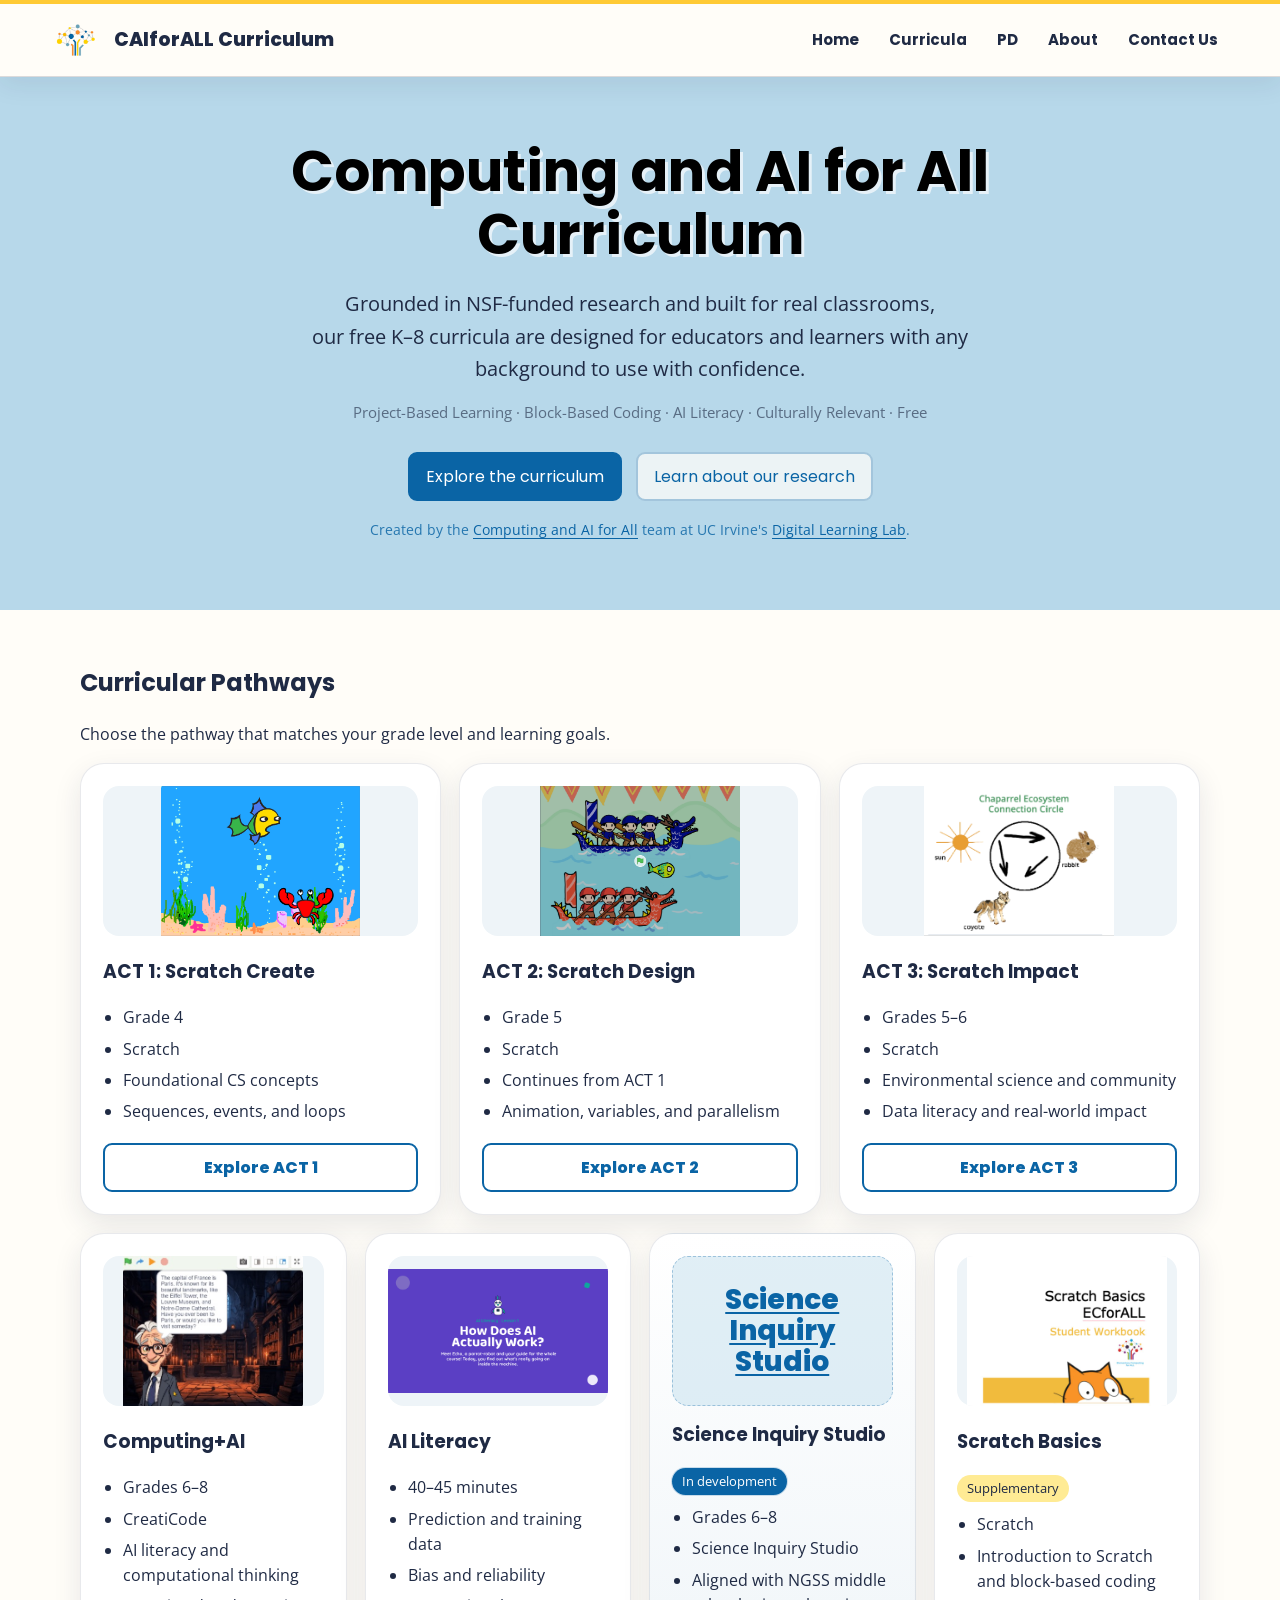
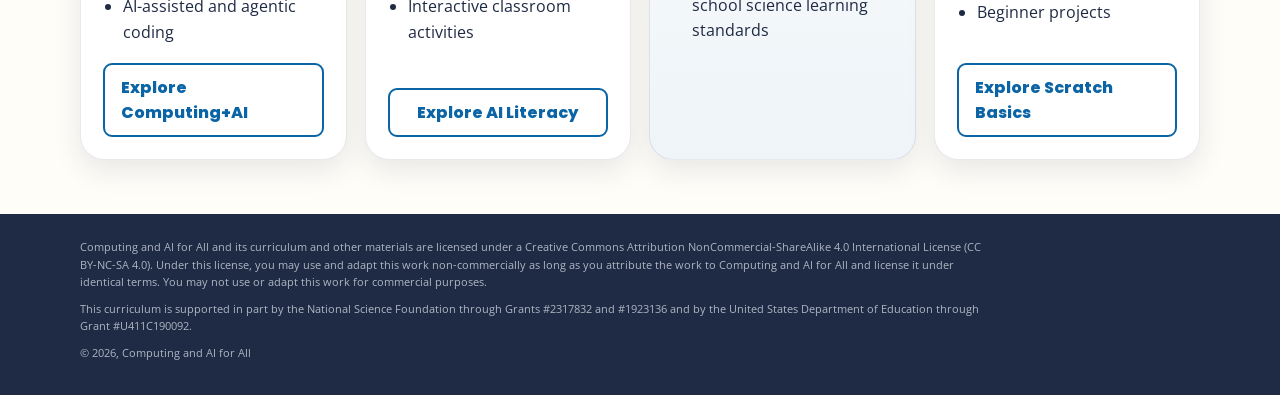
==== commit 8ffa5d74: "Add favicon links to public pages" ====
--- a/index.html
+++ b/index.html
@@ -4,6 +4,9 @@
   <meta charset="utf-8">
   <meta name="viewport" content="width=device-width, initial-scale=1">
   <title>Home | Computing and AI for All Curriculum</title>
+  <link rel="icon" href="favicon.ico?v=20260721-favicon" sizes="any">
+  <link rel="icon" type="image/png" href="assets/favicon.png?v=20260721-favicon">
+  <link rel="shortcut icon" href="favicon.ico?v=20260721-favicon">
   <link rel="stylesheet" href="assets/site.css?v=20260519-footer">
 </head>
 <body>
--- a/assets/site.css
+++ b/assets/site.css
@@ -875,6 +875,41 @@
   background: var(--mist);
 }
 
+.card-media-link {
+  display: block;
+  border-radius: 16px;
+}
+
+.card-media-link img,
+.card-media-link .upcoming-art {
+  transition: transform .18s ease, box-shadow .18s ease;
+}
+
+.card-media-link:hover img,
+.card-media-link:hover .upcoming-art,
+.card-media-link:focus-visible img,
+.card-media-link:focus-visible .upcoming-art {
+  transform: translateY(-2px);
+  box-shadow: 0 10px 22px rgba(31, 42, 68, .16);
+}
+
+.card-media-link:focus-visible,
+.card-title-link:focus-visible {
+  outline: 3px solid rgba(10, 100, 165, .34);
+  outline-offset: 3px;
+}
+
+.card-title-link {
+  color: inherit;
+  text-decoration: none;
+}
+
+.card-title-link:hover {
+  color: var(--blue);
+  text-decoration: underline;
+  text-underline-offset: 3px;
+}
+
 .pathway-card.upcoming {
   background: linear-gradient(180deg, #fff, var(--mist));
 }
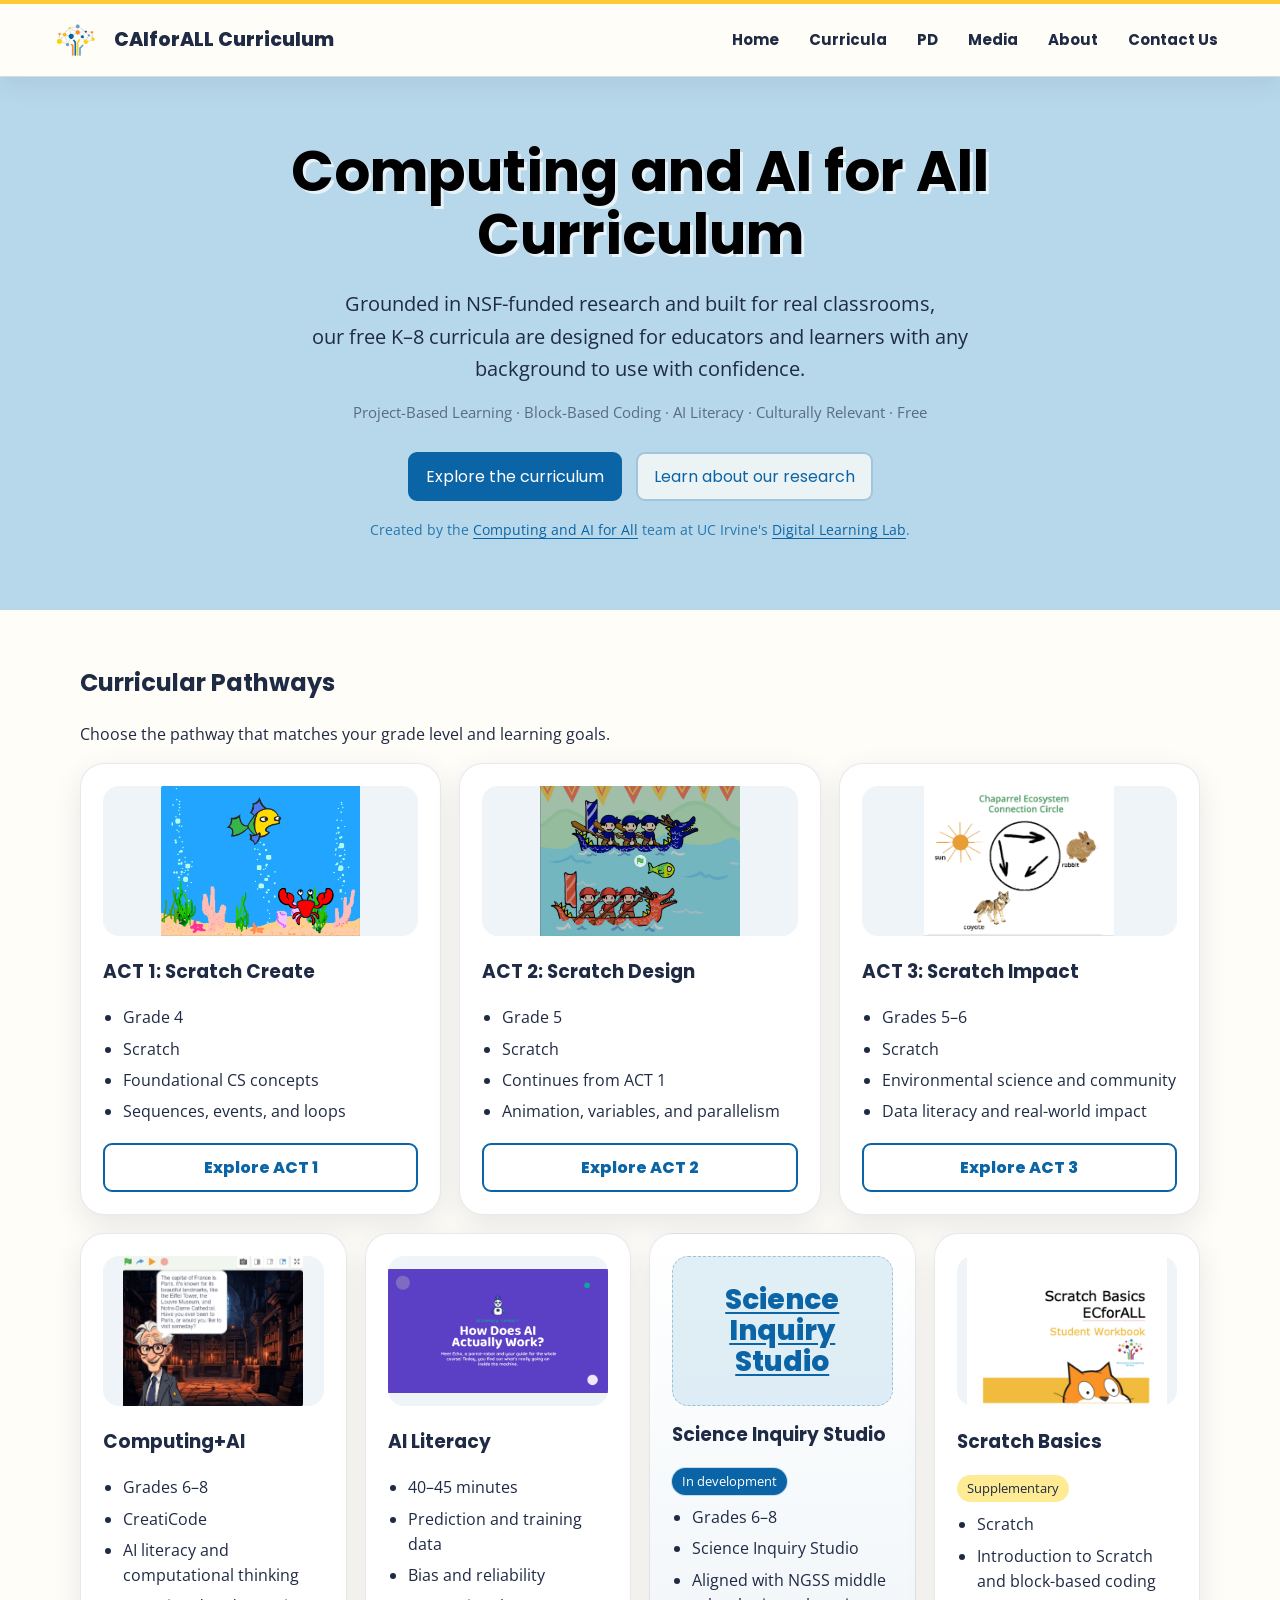
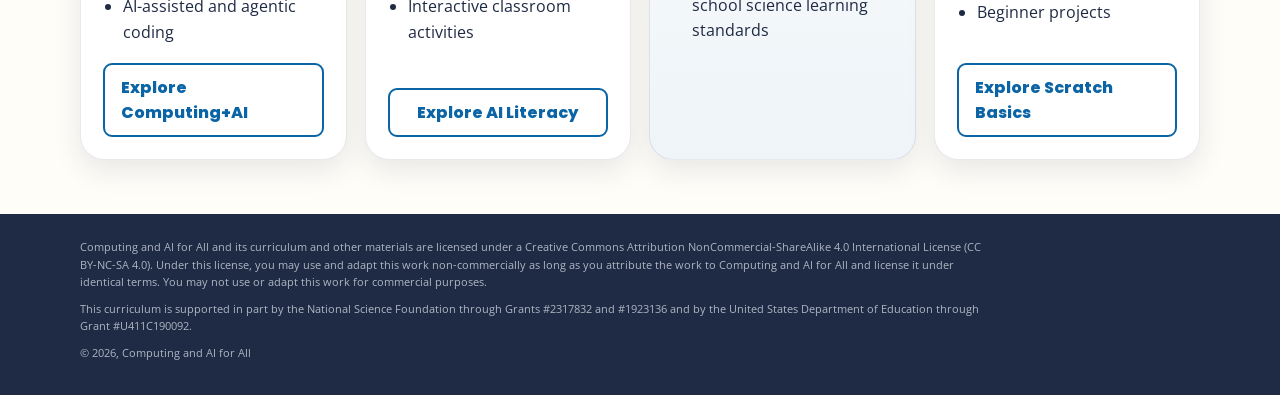
==== commit 4b5d30b9: "Add Media page and navigation" ====
--- a/index.html
+++ b/index.html
@@ -13,7 +13,7 @@
 
 <header class="site-header">
   <div class="nav-inner">
-    <a class="brand" href="index.html?v=20260519-footer"><img alt="" src="content/drive-image-library/site/logo.png"><span>CAIforALL Curriculum</span></a>
+    <a class="brand" href="https://www.computingandaiforall.org/"><img alt="" src="content/drive-image-library/site/logo.png"><span>CAIforALL Curriculum</span></a>
     <nav class="site-nav" aria-label="Site">
       <a href="index.html?v=20260519-footer" aria-current="page">Home</a>
       <div class="dropdown">
@@ -27,6 +27,7 @@
 <a href="scratch-basics.html?v=20260519-footer">Scratch Basics</a></div>
       </div>
       <a href="pd.html?v=20260519-footer">PD</a>
+      <a href="media.html?v=20260519-footer">Media</a>
       <div class="dropdown">
         <button class="dropdown-toggle" type="button">About</button>
         <div class="dropdown-menu"><a href="https://www.computingandaiforall.org/" target="_blank" rel="noopener">CAIforAll Project</a>
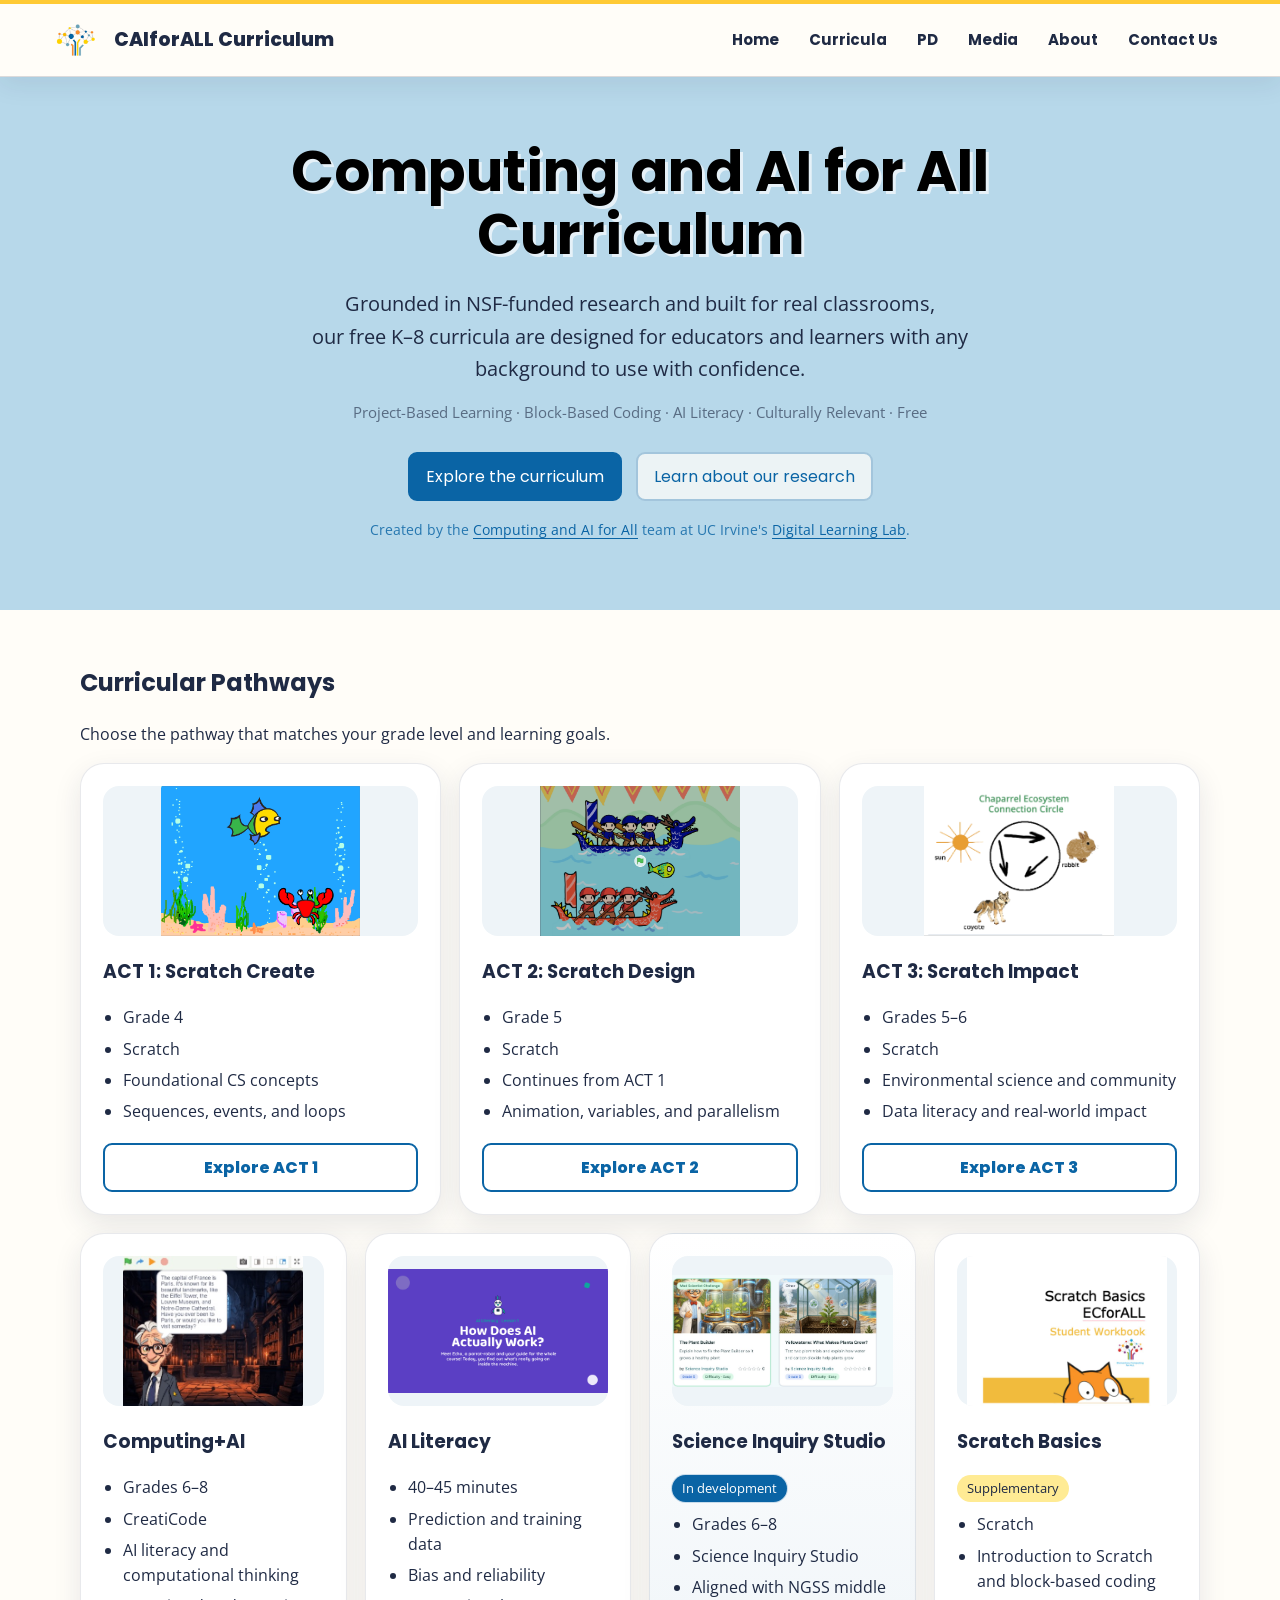
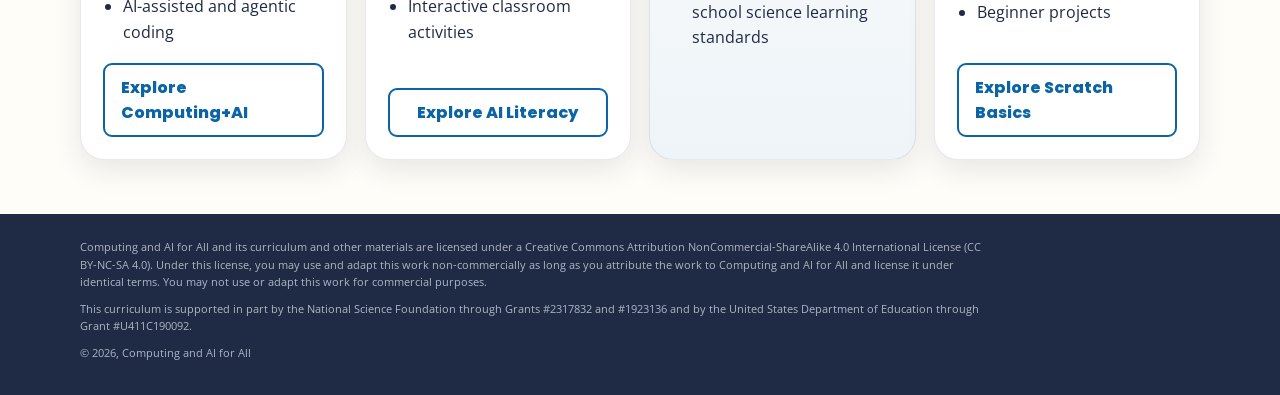
==== commit 9d551c63: "Publish Science Inquiry Studio homepage image" ====
--- a/index.html
+++ b/index.html
@@ -98,7 +98,7 @@
 </article>
 
 <article class="pathway-card upcoming">
-  <a class="card-media-link" href="science-inquiry-studio.html"><div class="upcoming-art">Science Inquiry Studio</div></a>
+  <a class="card-media-link" href="science-inquiry-studio.html"><img src="content/drive-image-library/curricula/science-inquiry-studio-activity-gallery.jpg" alt="Science Inquiry Studio"></a>
   <h3><a class="card-title-link" href="science-inquiry-studio.html">Science Inquiry Studio</a></h3>
   <span class="status-chip status-chip-development">In development</span>
   <ul class="card-bullets"><li>Grades 6–8</li><li>Science Inquiry Studio</li><li>Aligned with NGSS middle school science learning standards</li></ul>
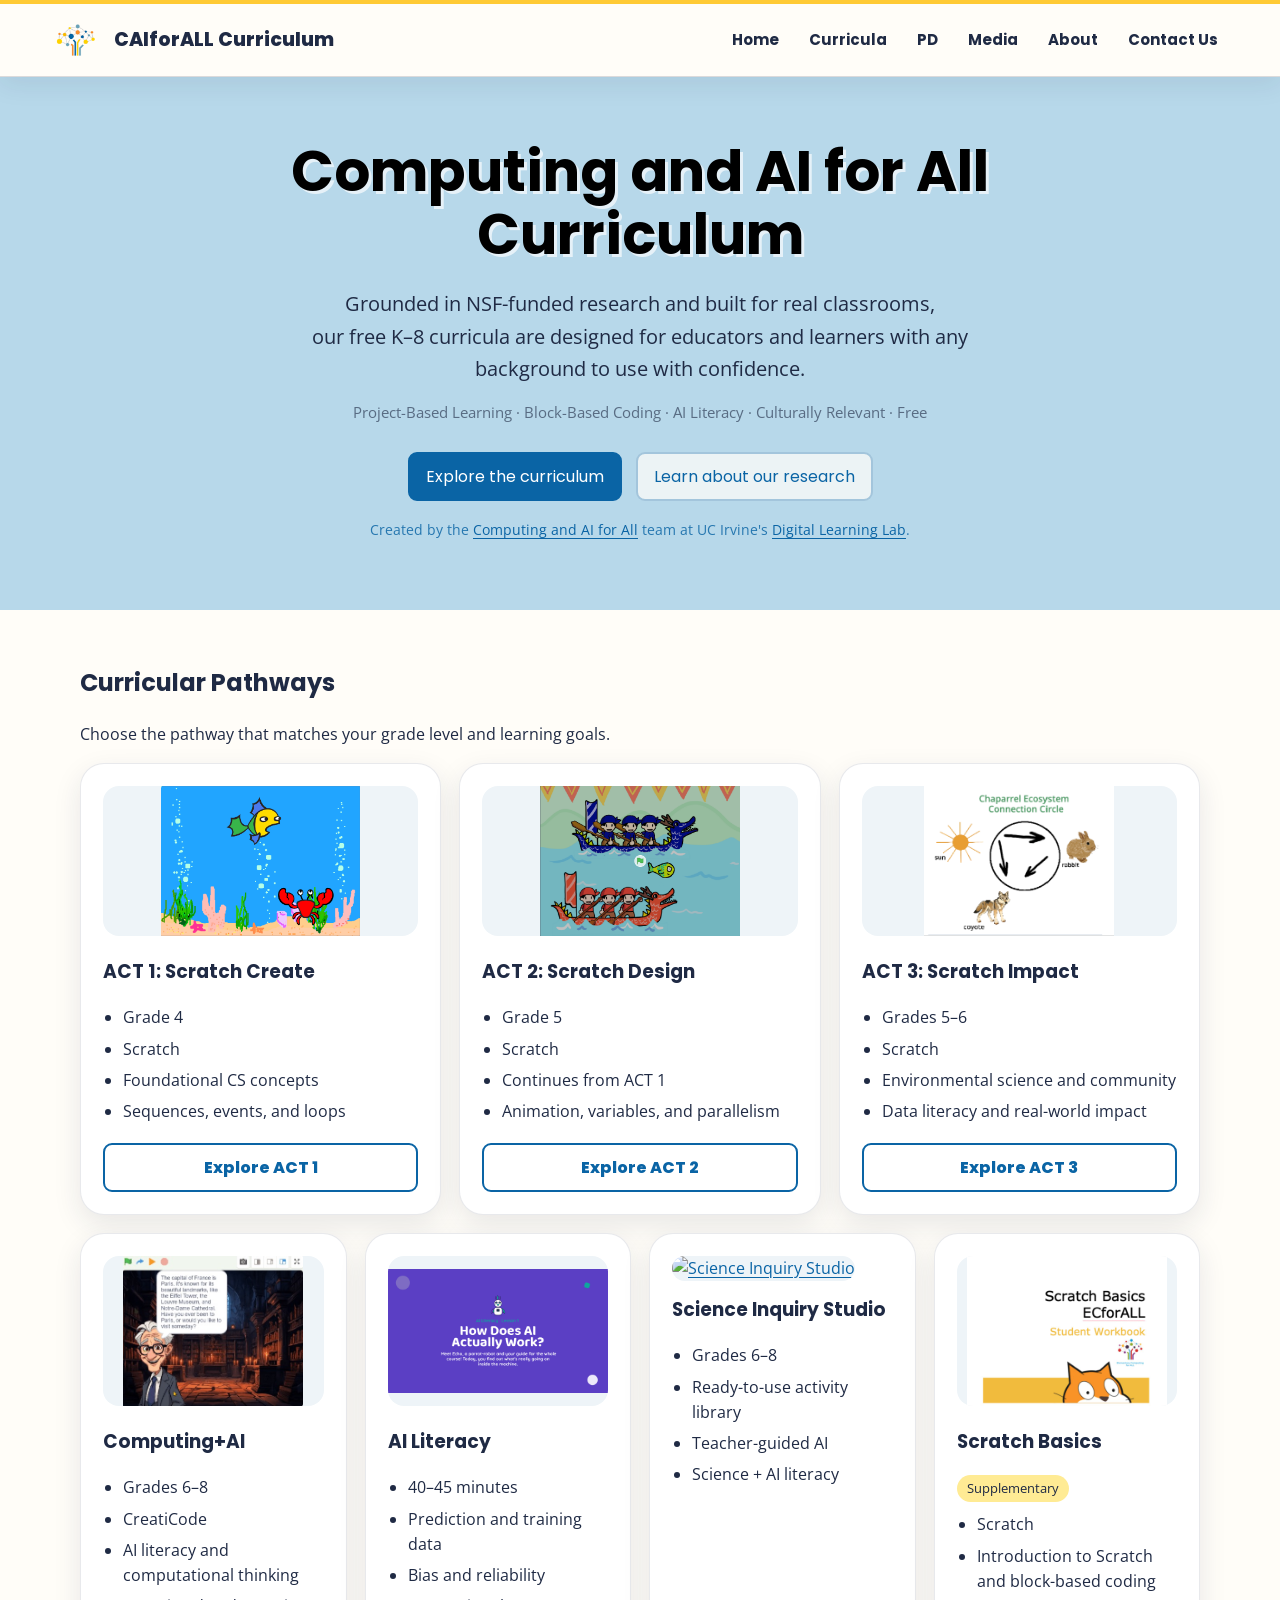
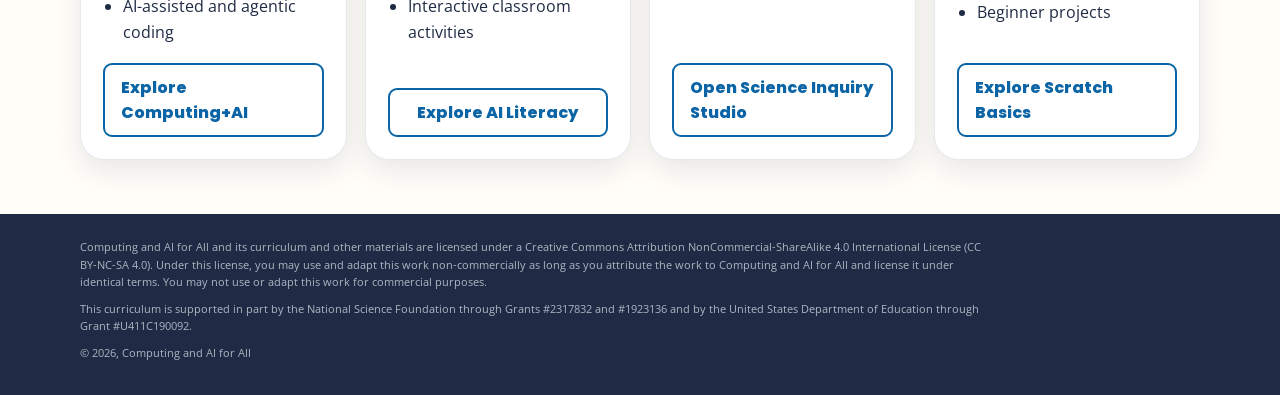
==== commit 2f550c94: "Update Science Inquiry Studio homepage display Use the official Science Inquiry Studio cover, remove" ====
--- a/index.html
+++ b/index.html
@@ -97,12 +97,12 @@
   <a class="btn outline" href="ai-literacy.html">Explore AI Literacy</a>
 </article>
 
-<article class="pathway-card upcoming">
-  <a class="card-media-link" href="science-inquiry-studio.html"><img src="content/drive-image-library/curricula/science-inquiry-studio-activity-gallery.jpg" alt="Science Inquiry Studio"></a>
+<article class="pathway-card">
+  <a class="card-media-link" href="science-inquiry-studio.html"><img src="https://sinq.studio/docs/guide/hero-landing.webp" alt="Science Inquiry Studio"></a>
   <h3><a class="card-title-link" href="science-inquiry-studio.html">Science Inquiry Studio</a></h3>
-  <span class="status-chip status-chip-development">In development</span>
-  <ul class="card-bullets"><li>Grades 6–8</li><li>Science Inquiry Studio</li><li>Aligned with NGSS middle school science learning standards</li></ul>
   
+  <ul class="card-bullets"><li>Grades 6–8</li><li>Ready-to-use activity library</li><li>Teacher-guided AI</li><li>Science + AI literacy</li></ul>
+  <a class="btn outline" href="science-inquiry-studio.html">Open Science Inquiry Studio</a>
 </article>
 
 <article class="pathway-card">
--- a/assets/site.css
+++ b/assets/site.css
@@ -446,6 +446,7 @@
 
 .quick-resource-row {
   display: flex;
+  align-items: flex-start;
   flex-wrap: wrap;
   gap: 10px;
   width: 100%;
@@ -468,7 +469,8 @@
   font-weight: 800;
 }
 
-.quick-resources a {
+.quick-resources a,
+.quick-resource-choice summary {
   display: inline-flex;
   align-items: center;
   justify-content: center;
@@ -486,10 +488,53 @@
   box-shadow: 0 4px 12px rgba(31, 42, 68, .06);
 }
 
-.quick-resources a:hover {
+.quick-resources a:hover,
+.quick-resource-choice summary:hover {
   border-color: var(--blue);
   color: var(--blue);
   transform: translateY(-1px);
+}
+
+.quick-resource-choice {
+  display: inline-flex;
+  flex-direction: column;
+  align-items: flex-start;
+}
+
+.quick-resource-choice summary {
+  gap: 10px;
+  cursor: pointer;
+  list-style: none;
+}
+
+.quick-resource-choice summary::-webkit-details-marker {
+  display: none;
+}
+
+.quick-resource-choice summary::after {
+  content: "";
+  width: 7px;
+  height: 7px;
+  margin: -4px 2px 0 4px;
+  border-right: 2px solid currentColor;
+  border-bottom: 2px solid currentColor;
+  transform: rotate(45deg);
+}
+
+.quick-resource-choice[open] summary::after {
+  margin-top: 4px;
+  transform: rotate(225deg);
+}
+
+.quick-resource-choice-options {
+  display: flex;
+  flex-wrap: wrap;
+  gap: 10px;
+  margin-top: 10px;
+  padding: 12px;
+  border: 1px solid rgba(31, 42, 68, .12);
+  border-radius: 18px;
+  background: rgba(238, 244, 248, .72);
 }
 
 .teacher-resources .quick-resources {
@@ -1532,6 +1577,12 @@
     min-width: 0;
   }
 
+  .quick-resource-choice,
+  .quick-resource-choice summary,
+  .quick-resource-choice-options {
+    width: 100%;
+  }
+
   .district-grid,
   .people-grid {
     grid-template-columns: 1fr;
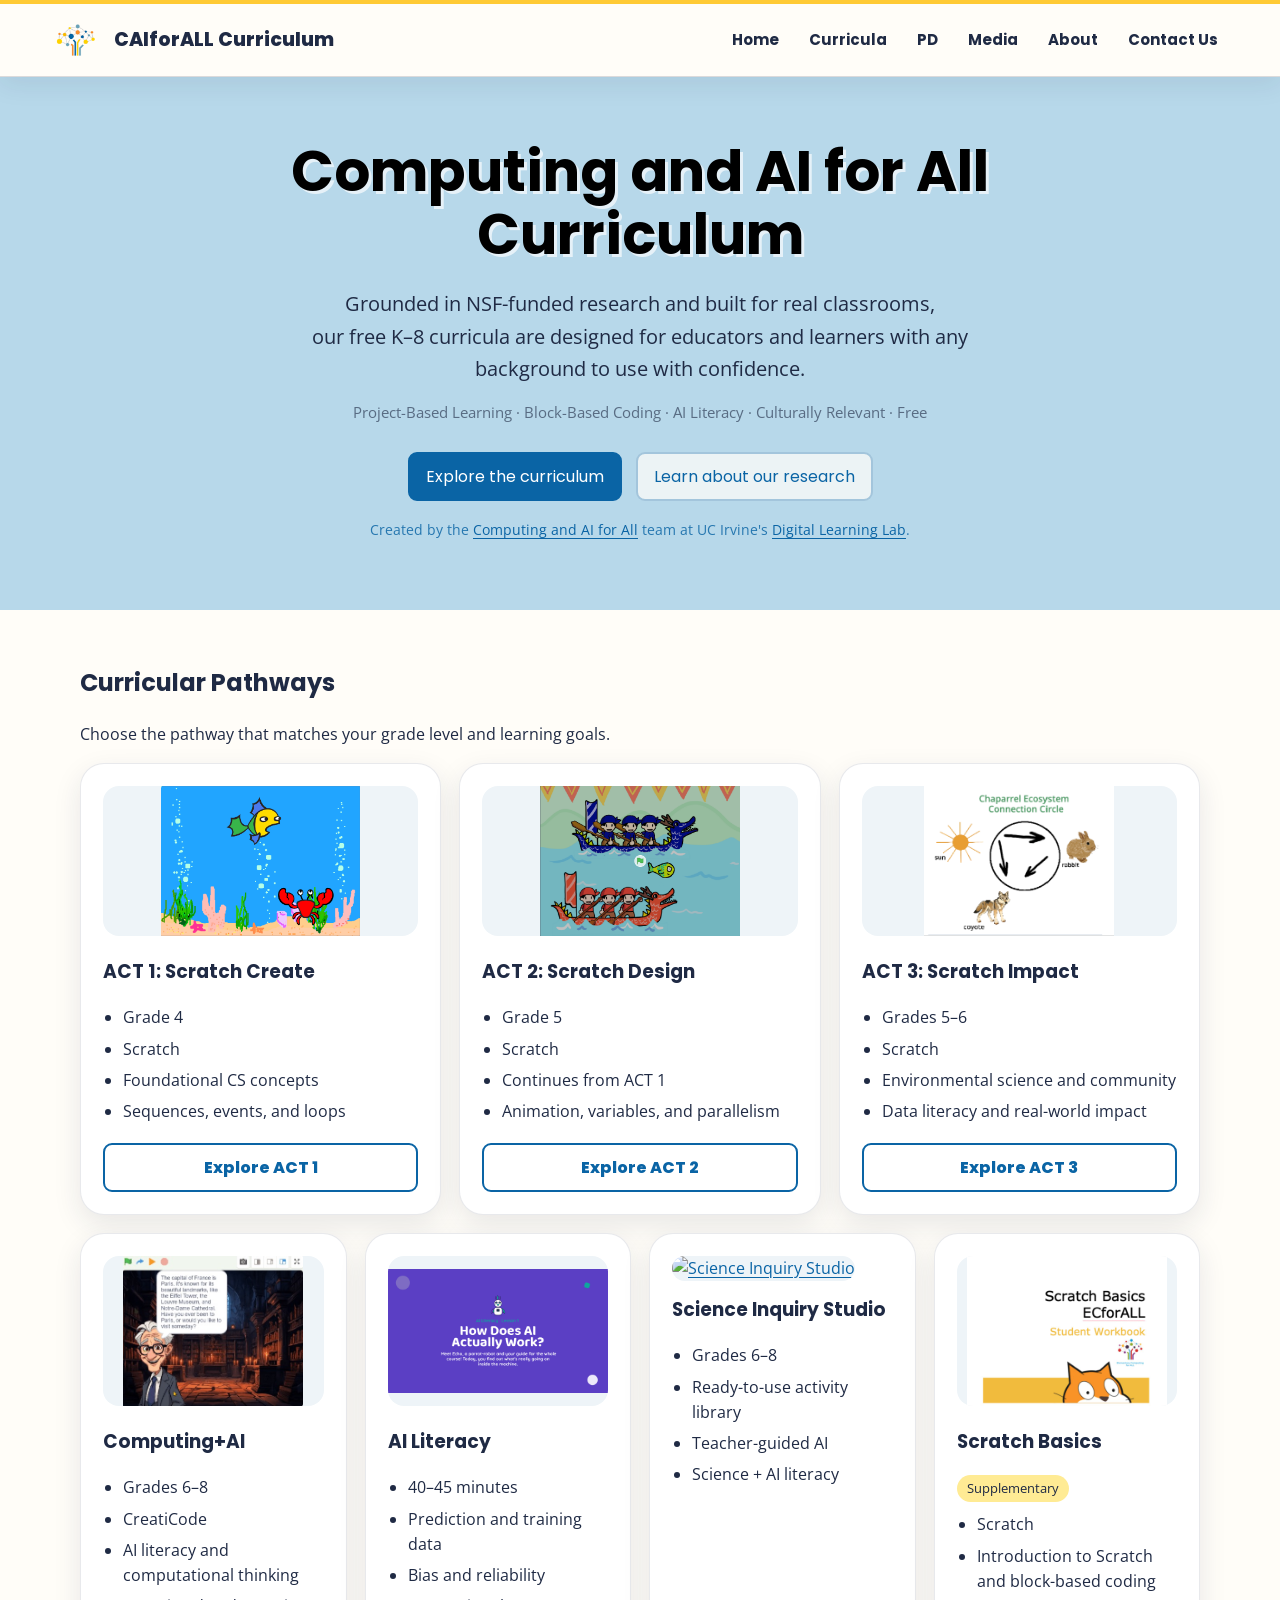
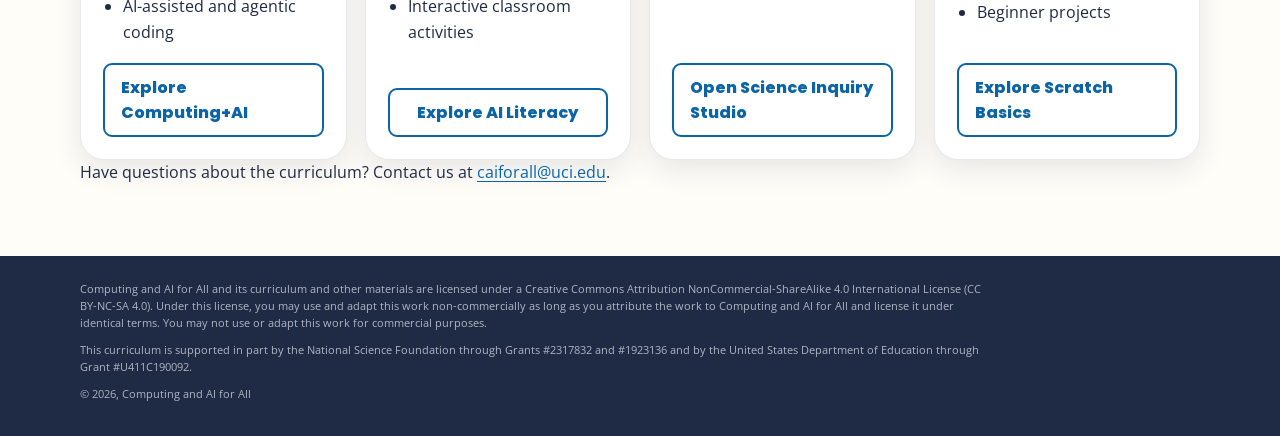
==== commit 3984062b: "Add curriculum contact email to homepage" ====
--- a/index.html
+++ b/index.html
@@ -113,6 +113,7 @@
   <a class="btn outline" href="scratch-basics.html">Explore Scratch Basics</a>
 </article>
 </div>
+    <p class="curriculum-contact-note">Have questions about the curriculum? Contact us at <a href="mailto:caiforall@uci.edu">caiforall@uci.edu</a>.</p>
   </div>
 </section>
 
